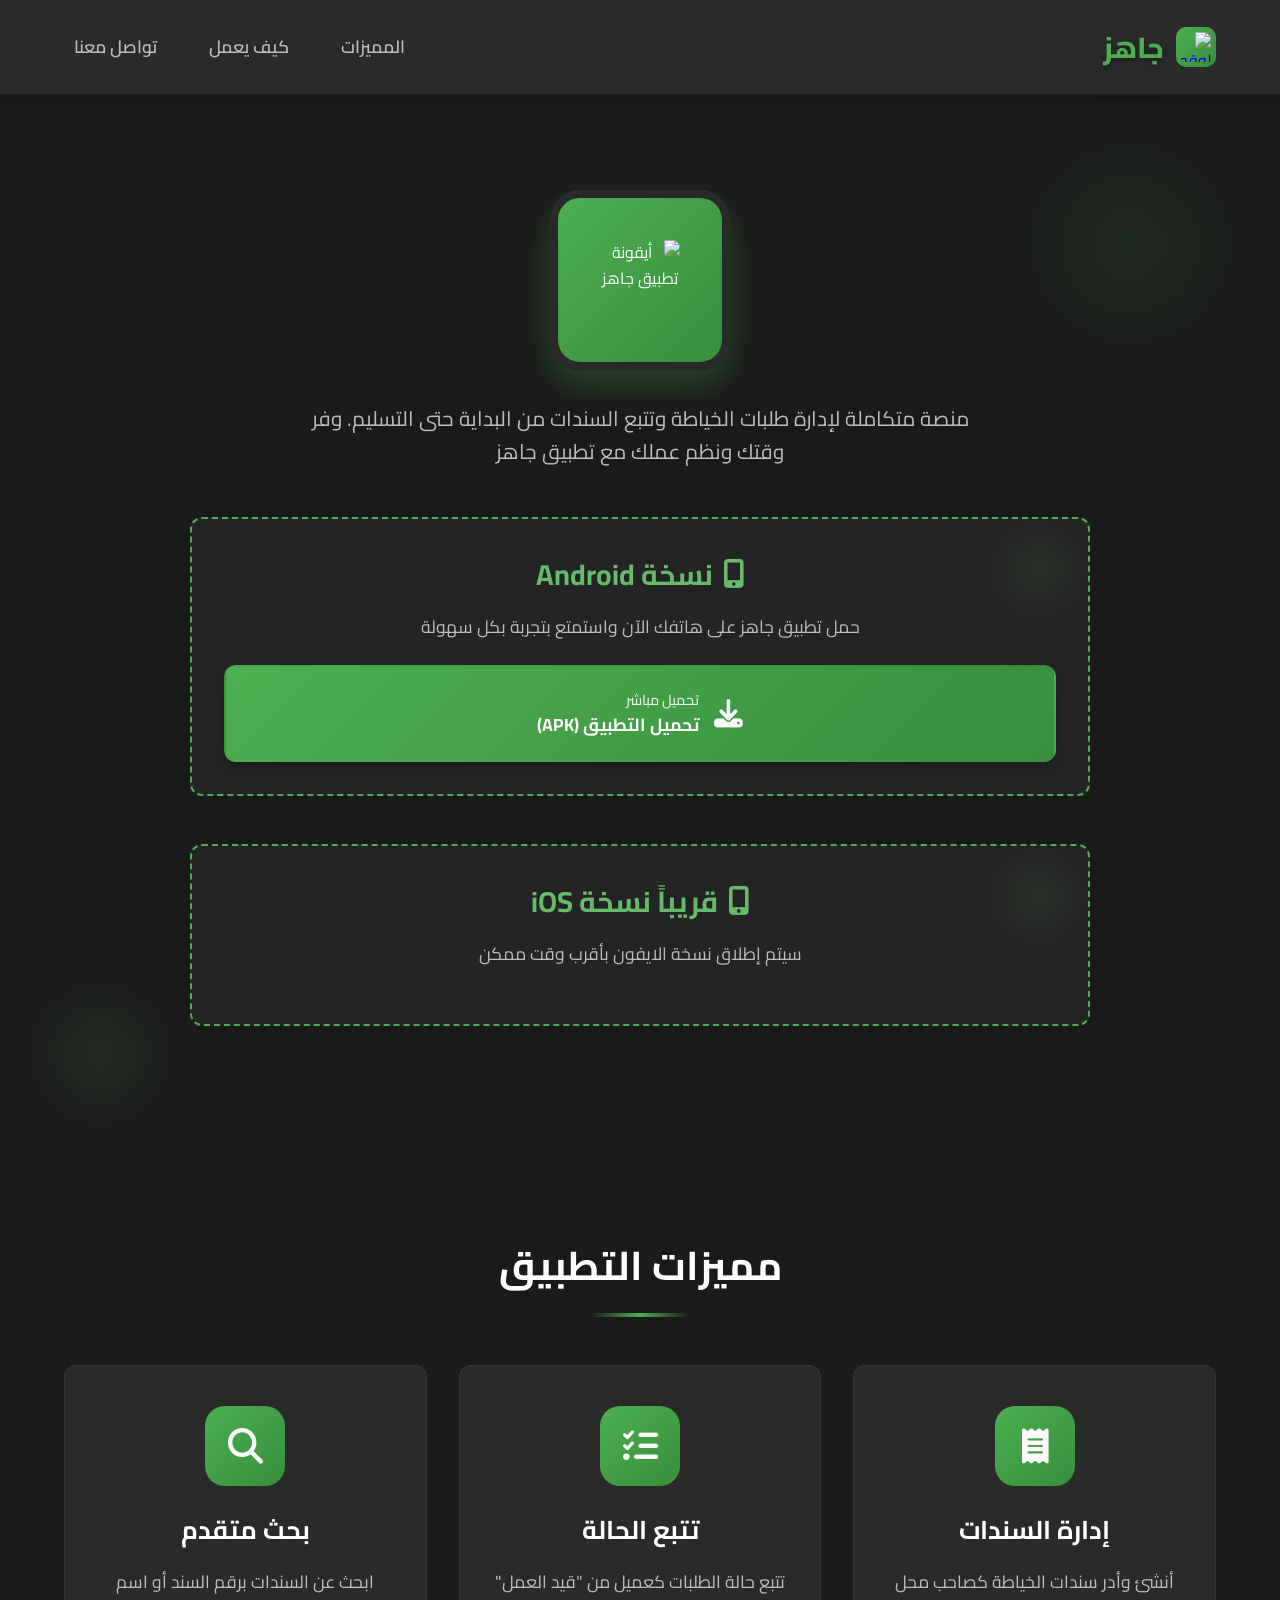
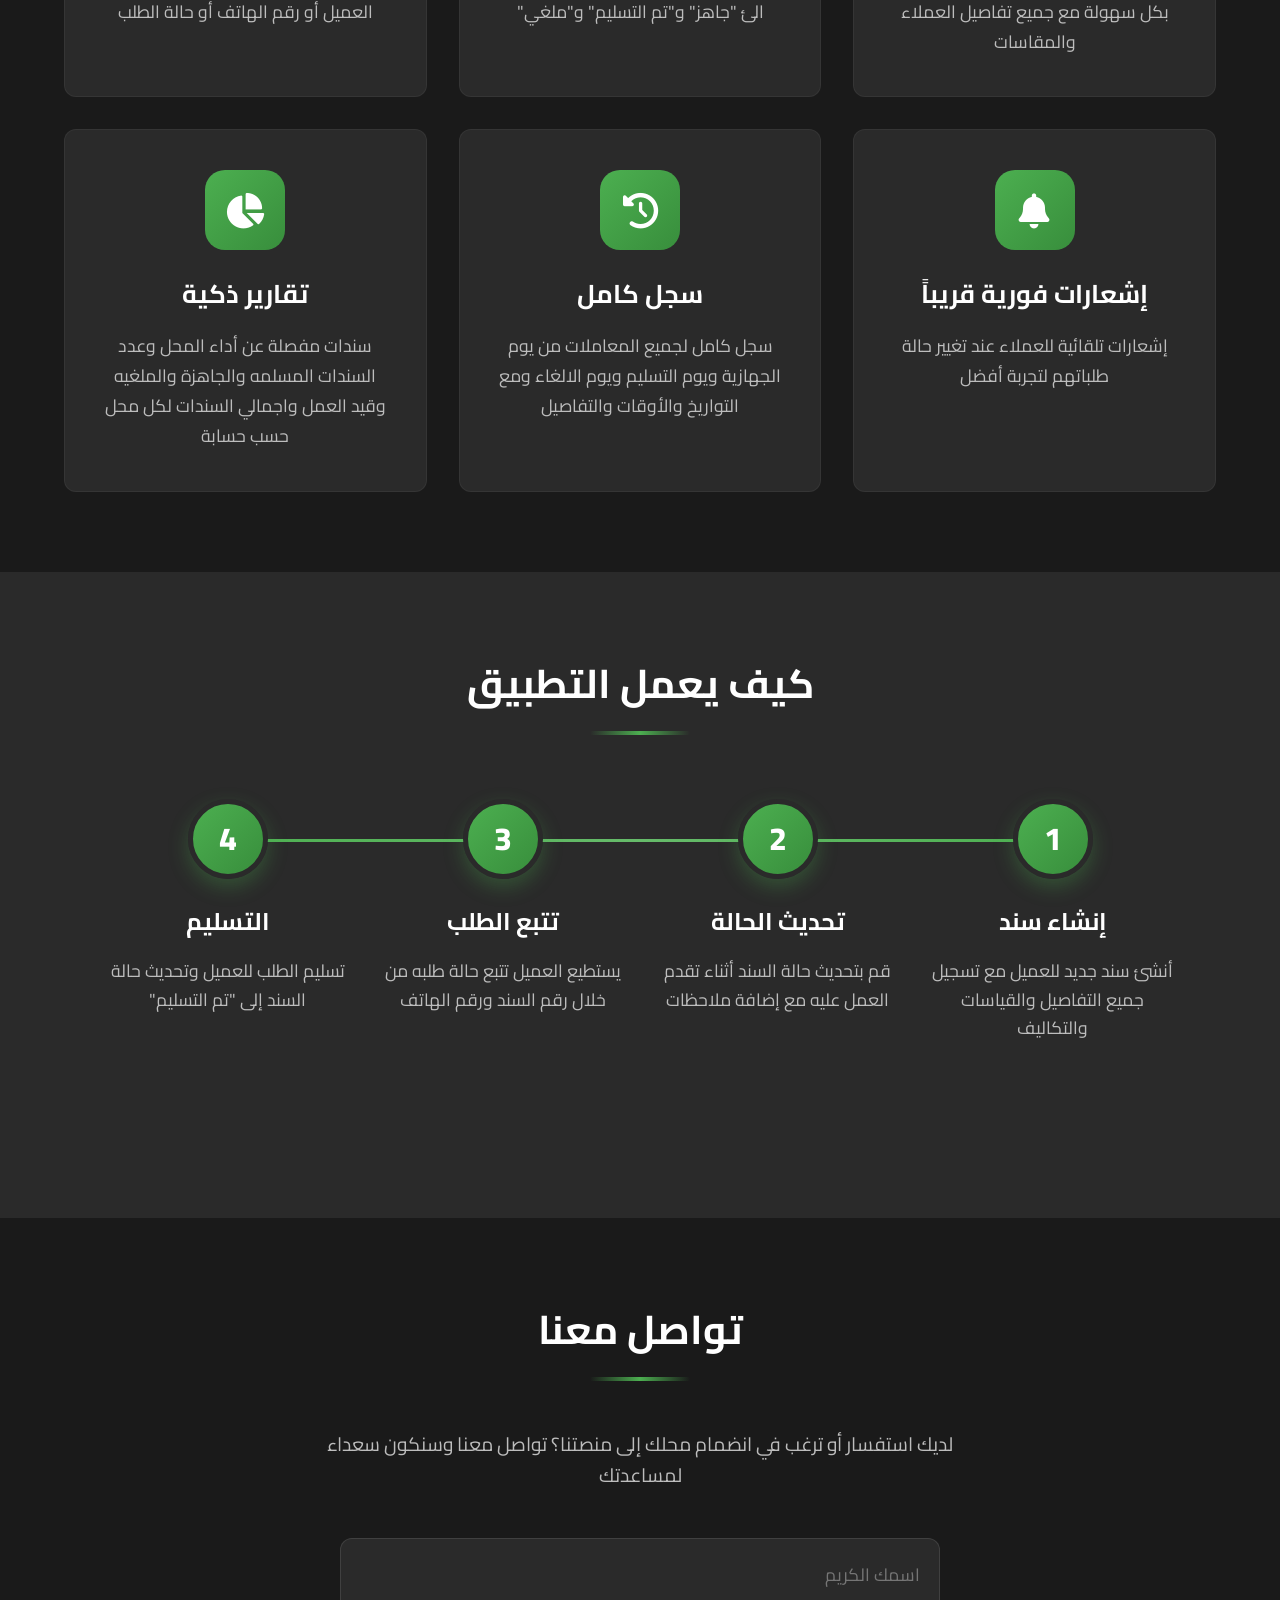
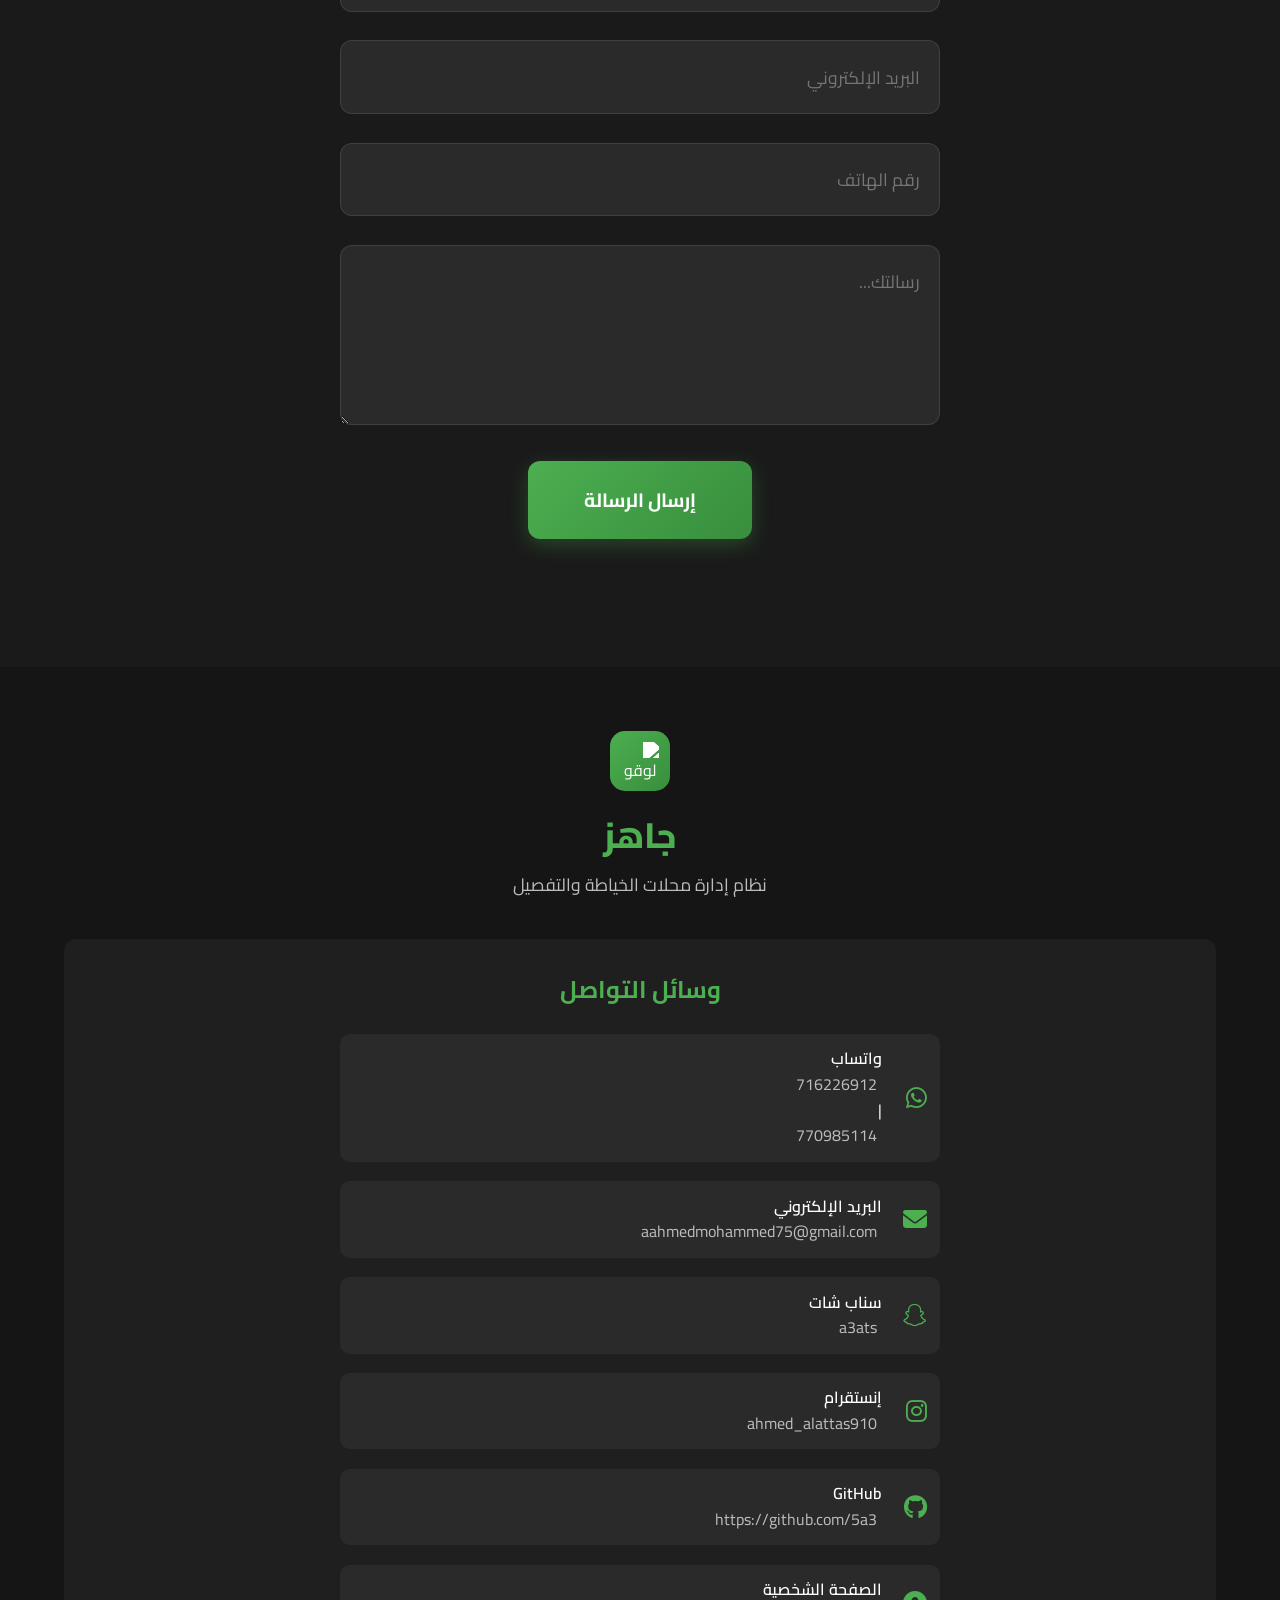
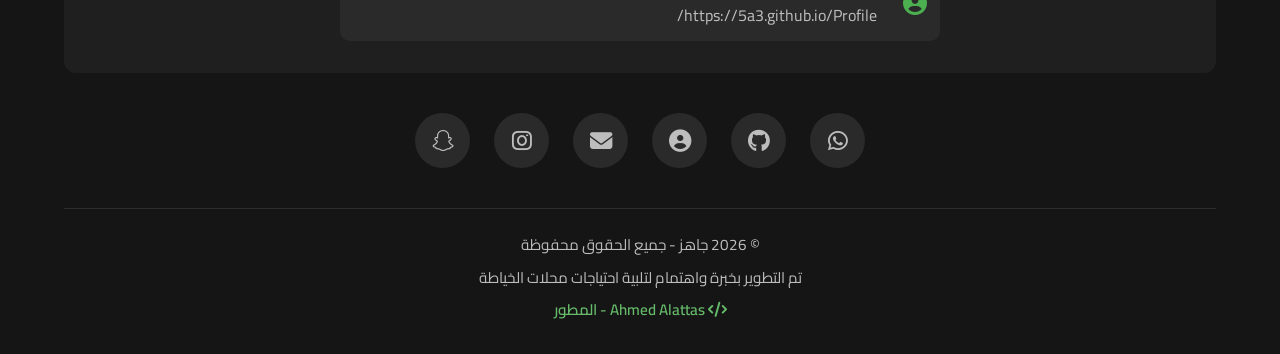
==== index.html @ 42c603d3 "edit some informarion" ====
<!DOCTYPE html>
<html lang="ar" dir="rtl">
<head>
  <!-- ==================== -->
    <!-- أساسيات -->
    <!-- ==================== -->
    <meta charset="UTF-8">
    <meta name="viewport" content="width=device-width, initial-scale=1.0, maximum-scale=5.0, user-scalable=yes">
    
    <!-- ==================== -->
    <!-- عنوان ووصف -->
    <!-- ==================== -->
    <title>جاهز - تطبيق إدارة محلات الخياطة المتكامل</title>
    <meta name="description" content="🚀 نظام جاهز لإدارة محلات الخياطة والتفصيل.تابع طلبك، تابع السندات، وحسن إنتاجيتك مع تطبيقنا الذكي. حمله الآن مجاناً!">
    
    <!-- ==================== -->
    <!-- كلمات مفتاحية -->
    <!-- ==================== -->
    <meta name="keywords" content="جاهز, تطبيق خياطة, برنامج خياطة, إدارة محلات خياطة, نظام خياطة, برنامج تفصيل, إدارة مشاغل, تطبيق إدارة, خياطة وتفصيل, محلات خياطة, برنامج محلات, نظام محلات">
    
    <!-- ==================== -->
    <!-- معلومات المطور والمؤلف -->
    <!-- ==================== -->
    <meta name="author" content="Ahmed Alattas">
    <meta name="developer" content="Ahmed Alattas">
    <meta name="designer" content="Ahmed Alattas">
    <meta name="copyright" content="© 2023 جاهز. جميع الحقوق محفوظة.">
    
    <!-- ==================== -->
    <!-- SEO الأساسي -->
    <!-- ==================== -->
    <meta name="robots" content="index, follow, max-image-preview:large, max-snippet:-1, max-video-preview:-1">
    <meta name="googlebot" content="index, follow">
    <meta name="bingbot" content="index, follow">
    <link rel="canonical" href="https://5a3.github.io">
    
    <!-- ==================== -->
    <!-- Open Graph - فيسبوك -->
    <!-- ==================== -->
    <meta property="og:title" content="جاهز - تطبيق إدارة محلات الخياطة المتكامل">
    <meta property="og:description" content="🚀 نظام جاهز لإدارة محلات الخياطة والتفصيل.تابع طلبك  تابع السندات، وحسن إنتاجيتك مع تطبيقنا الذكي.">
    <meta property="og:image" content="https://5a3.github.io/assets/logo-og.png">
    <meta property="og:image:alt" content="لوقو تطبيق جاهز لإدارة محلات الخياطة">
    <meta property="og:image:width" content="1200">
    <meta property="og:image:height" content="630">
    <meta property="og:type" content="website">
    <meta property="og:url" content="https://5a3.github.io">
    <meta property="og:site_name" content="جاهز">
    <meta property="og:locale" content="ar_SA">
    <meta property="og:locale:alternate" content="ar_AR">
    
    <!-- ==================== -->
    <!-- Twitter Cards -->
    <!-- ==================== -->
    <meta name="twitter:card" content="summary_large_image">
    <meta name="twitter:site" content="@ahmed_alattas910">
    <meta name="twitter:creator" content="@ahmed_alattas910">
    <meta name="twitter:title" content="جاهز - تطبيق إدارة محلات الخياطة المتكامل">
    <meta name="twitter:description" content="🚀 نظام جاهز لإدارة محلات الخياطة والتفصيل. تابع طلبك   تابع السندات، وحسن إنتاجيتك.">
    <meta name="twitter:image" content="https://5a3.github.io/assets/logo-twitter.png">
    <meta name="twitter:image:alt" content="تطبيق جاهز للخياطة">
    
    <!-- ==================== -->
    <!-- مواقع التواصل الأخرى -->
    <!-- ==================== -->
    <!-- WhatsApp -->
    <meta property="og:whatsapp" content="https://wa.me/967716226912">
    
    <!-- Instagram -->
    <meta property="og:instagram" content="https://instagram.com/ahmed_alattas910">
    
    <!-- ==================== -->
    <!-- الهواتف والأجهزة -->
    <!-- ==================== -->
    <!-- iOS -->
    <meta name="apple-mobile-web-app-title" content="جاهز">
    <meta name="apple-mobile-web-app-capable" content="yes">
    <meta name="apple-mobile-web-app-status-bar-style" content="black-translucent">
    <meta name="format-detection" content="telephone=yes">
    
    <!-- Android -->
    <meta name="theme-color" content="#4CAF50">
    <meta name="mobile-web-app-capable" content="yes">
    
    <!-- Microsoft -->
    <meta name="msapplication-TileColor" content="#4CAF50">
    <meta name="msapplication-TileImage" content="/assets/mstile-144x144.png">
    <meta name="msapplication-config" content="/browserconfig.xml">
    
    <!-- أيقونات الموقع -->
    <link rel="icon" href="assets/logo.png" type="image/png">
    <link rel="apple-touch-icon" href="assets/logo.png">
    
    <!-- الخطوط وأيقونات Font Awesome -->
    <link rel="preconnect" href="https://fonts.googleapis.com">
    <link rel="preconnect" href="https://fonts.gstatic.com" crossorigin>
    <link href="https://fonts.googleapis.com/css2?family=Cairo:wght@300;400;500;600;700;800&display=swap" rel="stylesheet">
    <link rel="stylesheet" href="https://cdnjs.cloudflare.com/ajax/libs/font-awesome/6.4.0/css/all.min.css">
    
    <link rel="stylesheet" href="style.css">
    <!-- Google tag (gtag.js) -->
<script async src="https://www.googletagmanager.com/gtag/js?id=G-P2GV8KPDCV"></script>
<script>
  window.dataLayer = window.dataLayer || [];
  function gtag(){dataLayer.push(arguments);}
  gtag('js', new Date());

  gtag('config', 'G-P2GV8KPDCV');
</script>
</head>
<body>
    <!-- الهيدر -->
    <header class="header">
        <nav class="nav">
            <a href="#home" class="logo">
                <div class="logo-icon">
                    <img src="assets/logo.png" alt="لوقو جاهز" class="logo-img">
                </div>
                <div class="logo-text">جاهز</div>
            </a>
            <div class="nav-links">
                <a href="#features">المميزات</a>
                <a href="#how-it-works">كيف يعمل</a>
                <a href="#contact">تواصل معنا</a>
            </div>
        </nav>
    </header>

    <!-- قسم البطل -->
    <section class="hero" id="home">
        <div class="hero-content">
            <div class="app-icon-large">
                <img src="assets/logo.png" alt="أيقونة تطبيق جاهز" class="app-logo-large">
            </div>
            <h1><span>جاهز</span> - نظام إدارة محلات الخياطة</h1>
            <p>منصة متكاملة لإدارة طلبات الخياطة وتتبع السندات من البداية حتى التسليم. وفر وقتك ونظم عملك مع تطبيق جاهز</p>

              <!-- قسم تحميل تطبيق Android -->

              <div class="android-download-section">
                <h3><i class="fas fa-mobile-alt"></i> نسخة Android</h3>
                <p>حمل تطبيق جاهز على هاتفك الآن واستمتع بتجربة بكل سهولة</p>
                <a href="https://drive.google.com/uc?export=download&id=YOUR_FILE_ID" class="download-btn android-app-btn" download>
                    <i class="fas fa-download"></i>
                    <div class="btn-text">
                        <small>تحميل مباشر</small>
                        <div>تحميل التطبيق (APK)</div>
                    </div>
                </a>
                <!-- <p class="download-note"><i class="fas fa-info-circle"></i> حجم التطبيق: ~15 ميجابايت | متوافق مع Android 6.0+</p> -->
            </div>
            
            <!-- قسم تحميل تطبيق IOS -->
            <div class="android-download-section">
                <h3><i class="fas fa-mobile-alt"></i>  قريباً نسخة iOS</h3>
                <p>سيتم إطلاق نسخة الايفون بأقرب وقت ممكن</p>
                <!-- <p>حمل تطبيق جاهز على هاتفك الآن واستمتع بتجربة بكل سهولة</p> -->
                <!-- <a href="" class="download-btn android-app-btn" download> -->
                    <!-- <i class="fas fa-download"></i>
                    <div class="btn-text">
                        <small>تحميل مباشر</small>
                        <div>سيتم إصدار نسخه ال iOS قريباً</div> -->
                    </div>
                </a>
                <!-- <p class="download-note"><i class="fas fa-info-circle"></i> حجم التطبيق: ~15 ميجابايت | متوافق مع Android 6.0+</p> -->
            </div>
          
            
            
        </div>
    </section>

    <!-- قسم المميزات -->
    <section class="features" id="features">
        <h2 class="section-title">مميزات التطبيق</h2>
        <div class="features-grid">
            <div class="feature-card">
                <div class="feature-icon">
                    <i class="fas fa-receipt"></i>
                </div>
                <h3>إدارة السندات</h3>
                <p>أنشئ وأدر سندات الخياطة كصاحب محل بكل سهولة مع جميع تفاصيل العملاء والمقاسات</p>
            </div>
            
            <div class="feature-card">
                <div class="feature-icon">
                    <i class="fas fa-tasks"></i>
                </div>
                <h3>تتبع الحالة</h3>
                <p>تتبع حالة الطلبات كعميل من "قيد العمل" الئ "جاهز" و"تم التسليم" و"ملغي"</p>
            </div>
            
            <div class="feature-card">
                <div class="feature-icon">
                    <i class="fas fa-search"></i>
                </div>
                <h3>بحث متقدم</h3>
                <p>ابحث عن السندات برقم السند أو اسم العميل أو رقم الهاتف أو حالة الطلب</p>
            </div>
            
            <div class="feature-card">
                <div class="feature-icon">
                    <i class="fas fa-bell"></i>
                </div>
                <h3>إشعارات فورية قريباً</h3>
                <p>إشعارات تلقائية للعملاء عند تغيير حالة طلباتهم لتجربة أفضل</p>
            </div>
            
            <div class="feature-card">
                <div class="feature-icon">
                    <i class="fas fa-history"></i>
                </div>
                <h3>سجل كامل</h3>
                <p>سجل  كامل لجميع المعاملات من يوم الجهازية ويوم التسليم ويوم الالغاء ومع التواريخ والأوقات والتفاصيل</p>
            </div>
            
            <div class="feature-card">
                <div class="feature-icon">
                    <i class="fas fa-chart-pie"></i>
                </div>
                <h3>تقارير ذكية</h3>
                <p>سندات مفصلة عن أداء المحل وعدد السندات المسلمه والجاهزة والملغيه وقيد العمل  واجمالي السندات لكل محل حسب حسابة  </p>
            </div>
        </div>
    </section>

    <!-- قسم كيف يعمل -->
    <section class="how-it-works" id="how-it-works">
        <h2 class="section-title">كيف يعمل التطبيق</h2>
        <div class="steps">
            <div class="step">
                <div class="step-number">1</div>
                <h3>إنشاء سند</h3>
                <p>أنشئ سند جديد للعميل مع تسجيل جميع التفاصيل والقياسات والتكاليف</p>
            </div>
            
            <div class="step">
                <div class="step-number">2</div>
                <h3>تحديث الحالة</h3>
                <p>قم بتحديث حالة السند أثناء تقدم العمل عليه مع إضافة ملاحظات</p>
            </div>
            
            <div class="step">
                <div class="step-number">3</div>
                <h3>تتبع الطلب</h3>
                <p>يستطيع العميل تتبع حالة طلبه من خلال رقم السند ورقم الهاتف</p>
            </div>
            
            <div class="step">
                <div class="step-number">4</div>
                <h3>التسليم</h3>
                <p>تسليم الطلب للعميل وتحديث حالة السند إلى "تم التسليم"</p>
            </div>
        </div>
    </section>

    <!-- قسم الاتصال -->
    <section class="contact" id="contact">
        <h2 class="section-title">تواصل معنا</h2>
        <p style="color: var(--text-secondary); max-width: 700px; margin: 0 auto 2rem; font-size: 1.2rem;">
            لديك استفسار أو ترغب في انضمام محلك إلى منصتنا؟ تواصل معنا وسنكون سعداء لمساعدتك
        </p>
        
        <!-- نموذج الاتصال مع Formspree -->
        <form class="contact-form" id="contactForm" action="https://formspree.io/f/mjkrlbga" method="POST">
            <!-- الحقول المخفية -->
            <input type="hidden" name="_subject" value="رسالة جديدة من موقع جاهز - تطبيق إدارة محلات الخياطة">
            <input type="hidden" name="_language" value="ar">
            
            <!-- حقل Honeypot للحماية من البوتات -->
            <div style="display: none;">
                <input type="text" name="_gotcha" tabindex="-1" autocomplete="off">
            </div>
            
            <div class="form-group">
                <input type="text" name="name" class="form-control" placeholder="اسمك الكريم" required>
            </div>
            
            <div class="form-group">
                <input type="email" name="email" class="form-control" placeholder="البريد الإلكتروني" required>
            </div>
            
            <div class="form-group">
                <input style="text-align: right;" type="tel" name="phone" class="form-control" placeholder="رقم الهاتف">
            </div>
            
            <div class="form-group">
                <textarea name="message" class="form-control" placeholder="رسالتك..." required></textarea>
            </div>
            
            <button type="submit" class="submit-btn">إرسال الرسالة</button>
        </form>
    </section>

    <!-- الفوتر -->
    <footer class="footer">
        <div class="footer-content">
            <div class="footer-logo">
                <div class="footer-logo-icon">
                    <img src="assets/logo.png" alt="لوقو جاهز" class="footer-logo-img">
                </div>
                <div class="footer-logo-text">جاهز</div>
                <div class="footer-logo-tagline">نظام إدارة محلات الخياطة والتفصيل</div>
            </div>
            
            <!-- معلومات الاتصال -->
            <div class="contact-info">
                <h3>وسائل التواصل</h3>
                <div class="contact-items">
                    <div class="contact-item">
                        <i class="fab fa-whatsapp"></i>
                        <div class="contact-text">
                            <span>واتساب</span>
                            <a href="https://wa.me/967716226912" target="_blank">716226912</a> | 
                            <a href="https://wa.me/967770985114" target="_blank">770985114</a>
                        </div>
                    </div>
                    <div class="contact-item">
                        <i class="fas fa-envelope"></i>
                        <div class="contact-text">
                            <span>البريد الإلكتروني</span>
                            <a href="mailto:aahmedmohammed75@gmail.com">aahmedmohammed75@gmail.com</a>
                        </div>
                    </div>
                    <div class="contact-item">
                        <i class="fab fa-snapchat"></i>
                        <div class="contact-text">
                            <span>سناب شات</span>
                            <a href="https://snapchat.com/add/a3ats" target="_blank">a3ats</a>
                        </div>
                    </div>
                    <div class="contact-item">
                        <i class="fab fa-instagram"></i>
                        <div class="contact-text">
                            <span>إنستقرام</span>
                            <a href="https://instagram.com/ahmed_alattas910" target="_blank">ahmed_alattas910</a>
                        </div>
                    </div>
                    <div class="contact-item">
                        <i class="fab fa-github"></i>
                        <div class="contact-text">
                            <span>GitHub</span>
                            <a href="https://github.com/5a3" target="_blank">https://github.com/5a3</a>
                        </div>
                    </div>
                    <div class="contact-item">
                        <i class="fas fa-user-circle"></i>
                        <div class="contact-text">
                            <span>الصفحة الشخصية</span>
                            <a href="https://5a3.github.io/Profile/" target="_blank">https://5a3.github.io/Profile/</a>
                        </div>
                    </div>
                </div>
            </div>
            
            <!-- روابط التواصل الاجتماعي -->
            <div class="social-links">
                <a href="https://wa.me/967716226912" class="social-link" target="_blank" title="واتساب">
                    <i class="fab fa-whatsapp"></i>
                </a>
                <a href="https://github.com/5a3" class="social-link" target="_blank" title="GitHub">
                    <i class="fab fa-github"></i>
                </a>
                <a href="https://5a3.github.io/Profile/" class="social-link" target="_blank" title="الصفحة الشخصية">
                    <i class="fas fa-user-circle"></i>
                </a>
                <a href="mailto:aahmedmohammed75@gmail.com" class="social-link" title="البريد الإلكتروني">
                    <i class="fas fa-envelope"></i>
                </a>
                <a href="https://instagram.com/ahmed_alattas910" class="social-link" target="_blank" title="إنستقرام">
                    <i class="fab fa-instagram"></i>
                </a>
                <a href="https://snapchat.com/add/a3ats" class="social-link" target="_blank" title="سناب شات">
                    <i class="fab fa-snapchat"></i>
                </a>
            </div>
            
            <div class="copyright">
                <p>© <span id="currentYear">2023</span> جاهز - جميع الحقوق محفوظة</p>
                <p style="margin-top: 0.5rem;">تم التطوير بخبرة واهتمام لتلبية احتياجات محلات الخياطة</p>
                <p style="margin-top: 0.5rem;">
                    <a href="https://5a3.github.io/Profile/" target="_blank" style="color: var(--primary-light); text-decoration: none; font-weight: 600;">
                        <i class="fas fa-code"></i> Ahmed Alattas - المطور
                    </a>
                </p>
            </div>
        </div>
    </footer>

    <!-- زر العودة للأعلى -->
    <a href="#home" class="scroll-top" id="scrollTop">
        <i class="fas fa-arrow-up"></i>
    </a>

    <!-- ملف JavaScript -->
    <script src="script.js"></script>
</body>
</html>
---- style.css ----
* {
    margin: 0;
    padding: 0;
    box-sizing: border-box;
}
/* ==================== */
/* أنماط اللوقو الجديدة */
/* ==================== */

/* تنسيق صورة اللوقو في الهيدر */
.logo-icon {
    width: 40px;
    height: 40px;
    border-radius: 10px;
    display: flex;
    align-items: center;
    justify-content: center;
    overflow: hidden;
    animation: logoSpin 8s infinite linear;
    background: var(--surface-color);
}

.logo-img {
    width: 100%;
    height: 100%;
    object-fit: contain;
    padding: 5px;
    transition: transform 0.3s ease;
}

.logo:hover .logo-img {
    transform: scale(1.1);
}

/* تنسيق صورة اللوقو الكبيرة في قسم البطل */
.app-icon-large {
    position: relative;
    overflow: hidden;
}

.app-logo-large {
    width: 100px;
    height: 100px;
    object-fit: contain;
    z-index: 2;
    position: relative;
    transition: transform 0.3s ease;
    padding: 10px;
}

.app-icon-large:hover .app-logo-large {
    transform: scale(1.1) rotate(5deg);
}

/* إضافة تأثير خلفية متدرجة خلف اللوقو */
.app-icon-large::before {
    content: '';
    position: absolute;
    top: 0;
    right: 0;
    width: 100%;
    height: 100%;
    background: linear-gradient(135deg, var(--primary-color), var(--primary-dark));
    border-radius: 30px;
}

/* تنسيق صورة اللوقو في الفوتر */
.footer-logo-icon {
    width: 60px;
    height: 60px;
    background: linear-gradient(135deg, var(--primary-color), var(--primary-dark));
    border-radius: 15px;
    display: flex;
    align-items: center;
    justify-content: center;
    margin-bottom: 1rem;
    overflow: hidden;
}

.footer-logo-img {
    width: 80%;
    height: 80%;
    object-fit: contain;
    padding: 5px;
    filter: brightness(0) invert(1); /* يجعل اللوقو أبيض */
}

/* استبدال الأيقونات القديمة بالصور في المميزات */
.feature-icon i {
    display: block;
    /* يمكنك إضافة صورة بدل الأيقونة إذا أردت */
}

/* ==================== */
/* تحسينات للأيقونات */
/* ==================== */

/* إضافة تأثير hover للصور */
.social-link img,
.download-btn img {
    transition: all 0.3s ease;
}

.social-link:hover img {
    transform: scale(1.2);
}

/* تحسين حجم الصور في الأزرار */
.download-btn img {
    width: 30px;
    height: 30px;
    object-fit: contain;
}

/* ==================== */
/* تعديلات للاستجابة */
/* ==================== */

@media (max-width: 768px) {
    .logo-img {
        padding: 3px;
    }
    
    .app-logo-large {
        width: 80px;
        height: 80px;
    }
    
    .footer-logo-img {
        width: 70%;
        height: 70%;
    }
}

@media (max-width: 480px) {
    .logo-icon {
        width: 35px;
        height: 35px;
    }
    
    .app-logo-large {
        width: 70px;
        height: 70px;
    }
}

/* ==================== */
/* fallback إذا فشل تحميل الصورة */
/* ==================== */

/* إضافة أيقونة بديلة إذا لم تظهر الصورة */
.logo-icon:has(img[src=""])::after,
.logo-icon:not(:has(img))::after,
.app-icon-large:has(img[src=""])::after,
.app-icon-large:not(:has(img))::after,
.footer-logo-icon:has(img[src=""])::after,
.footer-logo-icon:not(:has(img))::after {
    content: '\f0c4'; /* أيقونة scissors من Font Awesome */
    font-family: 'Font Awesome 6 Free';
    font-weight: 900;
    font-size: 1.5rem;
    color: white;
    position: absolute;
}

.logo-icon::after {
    font-size: 1.2rem;
}

.app-icon-large::after {
    font-size: 4rem;
}

.footer-logo-icon::after {
    font-size: 2rem;
}
:root {
    --primary-color: #4CAF50; /* نفس لون التطبيق */
    --primary-light: #66BB6A;
    --primary-dark: #388E3C;
    --accent-color: #FFC107;
    --dark-bg: #1A1A1A; /* الخلفية الداكنة */
    --surface-color: #2A2A2A; /* سطح الكروت */
    --text-primary: #FFFFFF;
    --text-secondary: #BDBDBD;
    --success-color: #4CAF50;
    --warning-color: #FF9800;
    --error-color: #F44336;
    --border-radius: 12px;
}

body {
    font-family: 'Cairo', sans-serif;
    background-color: var(--dark-bg);
    color: var(--text-primary);
    line-height: 1.6;
    overflow-x: hidden;
}

/* الهيدر */
.header {
    background-color: var(--surface-color);
    padding: 1.5rem 5%;
    box-shadow: 0 4px 12px rgba(0, 0, 0, 0.2);
    position: sticky;
    top: 0;
    z-index: 100;
}

.nav {
    display: flex;
    justify-content: space-between;
    align-items: center;
}

.logo {
    display: flex;
    align-items: center;
    gap: 12px;
    text-decoration: none;
}

.logo-icon {
    width: 40px;
    height: 40px;
    background: linear-gradient(135deg, var(--primary-color), var(--primary-dark));
    border-radius: 10px;
    display: flex;
    align-items: center;
    justify-content: center;
    animation: logoSpin 8s infinite linear;
}

@keyframes logoSpin {
    0% { transform: rotate(0deg); }
    100% { transform: rotate(360deg); }
}

.logo-icon i {
    font-size: 1.5rem;
    color: white;
}

.logo-text {
    font-size: 1.8rem;
    font-weight: 800;
    color: var(--primary-color);
    text-shadow: 0 2px 4px rgba(0, 0, 0, 0.3);
}

.nav-links {
    display: flex;
    gap: 2rem;
}

.nav-links a {
    color: var(--text-secondary);
    text-decoration: none;
    font-weight: 600;
    font-size: 1.1rem;
    transition: all 0.3s ease;
    padding: 5px 10px;
    border-radius: 8px;
    position: relative;
}

.nav-links a:hover {
    color: var(--primary-color);
}

.nav-links a::after {
    content: '';
    position: absolute;
    bottom: -5px;
    right: 0;
    width: 0;
    height: 2px;
    background-color: var(--primary-color);
    transition: width 0.3s ease;
}

.nav-links a:hover::after {
    width: 100%;
}

/* قسم البطل */
.hero {
    padding: 6rem 5% 5rem;
    text-align: center;
    background: linear-gradient(rgba(26, 26, 26, 0.95), rgba(26, 26, 26, 0.98));
    position: relative;
    overflow: hidden;
}

.hero::before {
    content: '';
    position: absolute;
    top: 0;
    right: 0;
    width: 300px;
    height: 300px;
    background: radial-gradient(circle, var(--primary-color) 0%, transparent 70%);
    opacity: 0.1;
    border-radius: 50%;
}

.hero::after {
    content: '';
    position: absolute;
    bottom: 0;
    left: 0;
    width: 200px;
    height: 200px;
    background: radial-gradient(circle, var(--primary-light) 0%, transparent 70%);
    opacity: 0.1;
    border-radius: 50%;
}

.hero-content {
    max-width: 900px;
    margin: 0 auto;
    position: relative;
    z-index: 1;
}

.app-icon-large {
    width: 180px;
    height: 180px;
    background: linear-gradient(135deg, var(--primary-color), var(--primary-dark));
    border-radius: 30px;
    display: flex;
    align-items: center;
    justify-content: center;
    margin: 0 auto 2rem;
    box-shadow: 0 15px 35px rgba(76, 175, 80, 0.3);
    border: 8px solid var(--surface-color);
    position: relative;
    overflow: hidden;
    animation: float 6s ease-in-out infinite, pulse 2s ease-in-out infinite;
}

@keyframes float {
    0%, 100% { transform: translateY(0); }
    50% { transform: translateY(-15px); }
}

@keyframes pulse {
    0%, 100% { box-shadow: 0 15px 35px rgba(76, 175, 80, 0.3); }
    50% { box-shadow: 0 20px 40px rgba(76, 175, 80, 0.5); }
}

.app-icon-large i {
    font-size: 6rem;
    color: white;
    animation: iconBounce 3s infinite;
}

@keyframes iconBounce {
    0%, 100% { transform: scale(1); }
    50% { transform: scale(1.1); }
}

.hero h1 {
    font-size: 3.2rem;
    margin-bottom: 1.5rem;
    color: var(--text-primary);
    line-height: 1.2;
    text-shadow: 0 2px 10px rgba(0, 0, 0, 0.5);
}

.hero h1 span {
    color: var(--primary-color);
    position: relative;
}

.hero h1 span::after {
    content: '';
    position: absolute;
    bottom: 5px;
    right: 0;
    width: 100%;
    height: 3px;
    background: linear-gradient(to right, transparent, var(--primary-color), transparent);
}

.hero p {
    font-size: 1.3rem;
    color: var(--text-secondary);
    margin-bottom: 2.5rem;
    max-width: 700px;
    margin-left: auto;
    margin-right: auto;
}

/* قسم تحميل تطبيق Android */
.android-download-section {
    background: rgba(42, 42, 42, 0.7);
    border-radius: var(--border-radius);
    padding: 2rem;
    margin: 3rem 0;
    border: 2px dashed var(--primary-color);
    position: relative;
    overflow: hidden;
}

.android-download-section::before {
    content: '';
    position: absolute;
    top: 0;
    right: 0;
    width: 100px;
    height: 100px;
    background: radial-gradient(circle, var(--primary-color) 0%, transparent 70%);
    opacity: 0.1;
    border-radius: 50%;
}

.android-download-section h3 {
    font-size: 1.8rem;
    color: var(--primary-light);
    margin-bottom: 1rem;
    display: flex;
    align-items: center;
    justify-content: center;
    gap: 10px;
}

.android-download-section p {
    color: var(--text-secondary);
    margin-bottom: 1.5rem;
    font-size: 1.1rem;
}

.android-app-btn {
    display: flex;
    align-items: center;
    gap: 15px;
    padding: 1.3rem 2.5rem;
    border-radius: var(--border-radius);
    text-decoration: none;
    font-weight: 700;
    font-size: 1.2rem;
    transition: all 0.3s ease;
    box-shadow: 0 6px 20px rgba(0, 0, 0, 0.25);
    border: 2px solid transparent;
    min-width: 280px;
    justify-content: center;
    margin: 0 auto;
    background: linear-gradient(135deg, var(--primary-color), var(--primary-dark));
    color: white;
    animation: pulse 2s infinite;
}

.android-app-btn:hover {
    transform: translateY(-8px) scale(1.05);
    box-shadow: 0 15px 30px rgba(76, 175, 80, 0.5);
}

.download-note {
    font-size: 0.95rem;
    color: var(--text-secondary);
    margin-top: 1rem;
    display: flex;
    align-items: center;
    justify-content: center;
    gap: 8px;
    opacity: 0.8;
}

/* أزرار التحميل */
.download-buttons {
    display: flex;
    gap: 1.5rem;
    justify-content: center;
    margin-top: 3rem;
    flex-wrap: wrap;
}

.download-btn {
    display: flex;
    align-items: center;
    gap: 15px;
    padding: 1.3rem 2.5rem;
    border-radius: var(--border-radius);
    text-decoration: none;
    font-weight: 700;
    font-size: 1.1rem;
    transition: all 0.3s ease;
    box-shadow: 0 6px 20px rgba(0, 0, 0, 0.25);
    border: 2px solid transparent;
    min-width: 250px;
    justify-content: center;
}

.android-btn {
    background: linear-gradient(135deg, var(--primary-color), var(--primary-dark));
    color: white;
}

.ios-btn {
    background: linear-gradient(135deg, var(--surface-color), #3A3A3A);
    color: white;
    border-color: var(--primary-color);
}

.web-btn {
    background: transparent;
    color: var(--primary-color);
    border-color: var(--primary-color);
}

.download-btn:hover {
    transform: translateY(-8px);
    box-shadow: 0 15px 30px rgba(76, 175, 80, 0.4);
}

.ios-btn:hover {
    background: linear-gradient(135deg, var(--primary-color), var(--primary-dark));
}

.web-btn:hover {
    background: var(--primary-color);
    color: white;
}

.download-btn i {
    font-size: 1.8rem;
}

.btn-text {
    display: flex;
    flex-direction: column;
    align-items: flex-start;
}

.btn-text small {
    font-size: 0.9rem;
    opacity: 0.9;
    font-weight: 500;
}

/* قسم المميزات */
.features {
    padding: 5rem 5%;
    background-color: var(--dark-bg);
}

.section-title {
    text-align: center;
    font-size: 2.5rem;
    margin-bottom: 3rem;
    color: var(--text-primary);
    position: relative;
}

.section-title::after {
    content: '';
    display: block;
    width: 100px;
    height: 4px;
    background: linear-gradient(to right, transparent, var(--primary-color), transparent);
    margin: 15px auto;
    border-radius: 2px;
}

.features-grid {
    display: grid;
    grid-template-columns: repeat(auto-fit, minmax(320px, 1fr));
    gap: 2rem;
    max-width: 1200px;
    margin: 0 auto;
}

.feature-card {
    background: var(--surface-color);
    border-radius: var(--border-radius);
    padding: 2.5rem 2rem;
    text-align: center;
    transition: all 0.4s ease;
    border: 1px solid rgba(255, 255, 255, 0.05);
    position: relative;
    overflow: hidden;
}

.feature-card::before {
    content: '';
    position: absolute;
    top: 0;
    right: 0;
    width: 100%;
    height: 4px;
    background: linear-gradient(to right, var(--primary-color), var(--primary-light));
    transform: translateX(-100%);
    transition: transform 0.5s ease;
}

.feature-card:hover::before {
    transform: translateX(0);
}

.feature-card:hover {
    transform: translateY(-12px);
    box-shadow: 0 20px 40px rgba(0, 0, 0, 0.3);
    border-color: var(--primary-color);
}

.feature-icon {
    width: 80px;
    height: 80px;
    background: linear-gradient(135deg, var(--primary-color), var(--primary-dark));
    border-radius: 20px;
    display: flex;
    align-items: center;
    justify-content: center;
    margin: 0 auto 1.5rem;
    font-size: 2.2rem;
    color: white;
    transition: all 0.3s ease;
}

.feature-card:hover .feature-icon {
    transform: rotateY(360deg);
    border-radius: 50%;
}

.feature-card h3 {
    font-size: 1.6rem;
    margin-bottom: 1rem;
    color: var(--text-primary);
}

.feature-card p {
    color: var(--text-secondary);
    font-size: 1.1rem;
    line-height: 1.7;
}

/* قسم كيف يعمل */
.how-it-works {
    padding: 5rem 5%;
    background-color: var(--surface-color);
    position: relative;
}

.steps {
    display: flex;
    justify-content: space-between;
    max-width: 1100px;
    margin: 4rem auto;
    position: relative;
    flex-wrap: wrap;
}

.steps::before {
    content: '';
    position: absolute;
    top: 40px;
    left: 10%;
    right: 10%;
    height: 3px;
    background: linear-gradient(to right, var(--primary-color) 0%, var(--primary-light) 50%, var(--primary-color) 100%);
    z-index: 1;
    animation: lineFlow 3s infinite linear;
}

@keyframes lineFlow {
    0% { background-position: 0% 50%; }
    100% { background-position: 200% 50%; }
}

.step {
    flex: 1;
    text-align: center;
    position: relative;
    z-index: 2;
    padding: 0 1rem;
    min-width: 250px;
    margin-bottom: 2rem;
}

.step-number {
    width: 80px;
    height: 80px;
    background: linear-gradient(135deg, var(--primary-color), var(--primary-dark));
    border-radius: 50%;
    display: flex;
    align-items: center;
    justify-content: center;
    margin: 0 auto 1.5rem;
    font-size: 2rem;
    font-weight: 800;
    color: white;
    border: 5px solid var(--surface-color);
    box-shadow: 0 8px 20px rgba(76, 175, 80, 0.3);
    transition: all 0.3s ease;
}

.step:hover .step-number {
    transform: scale(1.1);
    box-shadow: 0 12px 25px rgba(76, 175, 80, 0.5);
}

.step h3 {
    font-size: 1.5rem;
    margin-bottom: 1rem;
    color: var(--text-primary);
}

.step p {
    color: var(--text-secondary);
    font-size: 1.1rem;
    line-height: 1.6;
}

/* قسم الاتصال */
.contact {
    padding: 5rem 5%;
    background-color: var(--dark-bg);
    text-align: center;
}

.contact-form {
    max-width: 600px;
    margin: 3rem auto;
}

.form-group {
    margin-bottom: 1.8rem;
    text-align: right;
}

.form-control {
    width: 100%;
    padding: 1.2rem;
    background: var(--surface-color);
    border: 1px solid rgba(255, 255, 255, 0.1);
    border-radius: var(--border-radius);
    color: var(--text-primary);
    font-size: 1.1rem;
    font-family: 'Cairo', sans-serif;
    transition: all 0.3s ease;
}

.form-control:focus {
    outline: none;
    border-color: var(--primary-color);
    box-shadow: 0 0 0 3px rgba(76, 175, 80, 0.2);
}

textarea.form-control {
    min-height: 180px;
    resize: vertical;
}

.submit-btn {
    background: linear-gradient(135deg, var(--primary-color), var(--primary-dark));
    color: white;
    border: none;
    padding: 1.3rem 3.5rem;
    font-size: 1.2rem;
    font-weight: 700;
    border-radius: var(--border-radius);
    cursor: pointer;
    transition: all 0.3s ease;
    font-family: 'Cairo', sans-serif;
    box-shadow: 0 6px 20px rgba(76, 175, 80, 0.3);
}

.submit-btn:hover {
    transform: translateY(-3px);
    box-shadow: 0 10px 25px rgba(76, 175, 80, 0.4);
}

/* تحسينات نموذج الاتصال */
.submit-btn:disabled {
    opacity: 0.7;
    cursor: not-allowed;
}

.submit-btn i.fa-spinner {
    margin-right: 8px;
}

/* أنماط الإشعارات */
.custom-notification {
    position: fixed;
    top: 100px;
    right: 20px;
    background: var(--surface-color);
    border-radius: var(--border-radius);
    padding: 1.2rem 1.5rem;
    box-shadow: 0 10px 30px rgba(0, 0, 0, 0.3);
    z-index: 1000;
    transform: translateX(400px);
    transition: transform 0.3s ease;
    max-width: 400px;
    border-right: 4px solid;
}

.custom-notification.show {
    transform: translateX(0);
}

.custom-notification.success {
    border-right-color: var(--success-color);
    background: linear-gradient(90deg, rgba(76, 175, 80, 0.1), var(--surface-color));
}

.custom-notification.error {
    border-right-color: var(--error-color);
    background: linear-gradient(90deg, rgba(244, 67, 54, 0.1), var(--surface-color));
}

.custom-notification .notification-content {
    display: flex;
    align-items: center;
    gap: 12px;
    color: var(--text-primary);
}

.custom-notification .notification-content i {
    font-size: 1.5rem;
}

.custom-notification.success .notification-content i {
    color: var(--success-color);
}

.custom-notification.error .notification-content i {
    color: var(--error-color);
}

.custom-notification .notification-content span {
    flex: 1;
    font-size: 1.1rem;
    font-weight: 500;
}

.custom-notification .notification-close {
    background: none;
    border: none;
    color: var(--text-secondary);
    cursor: pointer;
    font-size: 1.2rem;
    padding: 0;
    transition: color 0.3s ease;
    display: flex;
    align-items: center;
    justify-content: center;
}

.custom-notification .notification-close:hover {
    color: var(--primary-color);
}

/* الفوتر */
.footer {
    background-color: #151515;
    padding: 4rem 5% 2rem;
    text-align: center;
}

.footer-content {
    max-width: 1200px;
    margin: 0 auto;
}

.footer-logo {
    display: flex;
    flex-direction: column;
    align-items: center;
    margin-bottom: 2rem;
}

.footer-logo-icon {
    width: 60px;
    height: 60px;
    background: linear-gradient(135deg, var(--primary-color), var(--primary-dark));
    border-radius: 15px;
    display: flex;
    align-items: center;
    justify-content: center;
    margin-bottom: 1rem;
}

.footer-logo-icon i {
    font-size: 2rem;
    color: white;
}

.footer-logo-text {
    font-size: 2.2rem;
    font-weight: 800;
    color: var(--primary-color);
}

.footer-logo-tagline {
    color: var(--text-secondary);
    margin-top: 0.5rem;
    font-size: 1.1rem;
}

/* معلومات الاتصال في الفوتر */
.contact-info {
    margin: 2.5rem 0;
    padding: 2rem;
    background: rgba(42, 42, 42, 0.5);
    border-radius: var(--border-radius);
    text-align: right;
}

.contact-info h3 {
    color: var(--primary-color);
    margin-bottom: 1.5rem;
    font-size: 1.5rem;
    text-align: center;
}

.contact-items {
    display: flex;
    flex-direction: column;
    gap: 1.2rem;
    max-width: 600px;
    margin: 0 auto;
}

.contact-item {
    display: flex;
    align-items: center;
    gap: 15px;
    padding: 0.8rem;
    border-radius: 10px;
    background: rgba(255, 255, 255, 0.05);
    transition: all 0.3s ease;
}

.contact-item:hover {
    background: rgba(76, 175, 80, 0.1);
    transform: translateX(-5px);
}

.contact-item i {
    font-size: 1.5rem;
    color: var(--primary-color);
    min-width: 30px;
}

.contact-text {
    display: flex;
    flex-direction: column;
    align-items: flex-start;
}

.contact-text span {
    font-weight: 600;
    color: var(--text-primary);
    font-size: 1rem;
}

.contact-text a {
    color: var(--text-secondary);
    text-decoration: none;
    transition: color 0.3s ease;
    margin: 0 5px;
}

.contact-text a:hover {
    color: var(--primary-color);
    text-decoration: underline;
}

.social-links {
    display: flex;
    justify-content: center;
    gap: 1.5rem;
    margin: 2.5rem 0;
    flex-wrap: wrap;
}

.social-link {
    width: 55px;
    height: 55px;
    background: var(--surface-color);
    border-radius: 50%;
    display: flex;
    align-items: center;
    justify-content: center;
    color: var(--text-secondary);
    text-decoration: none;
    font-size: 1.4rem;
    transition: all 0.3s ease;
    position: relative;
    overflow: hidden;
}

.social-link::before {
    content: '';
    position: absolute;
    top: 0;
    right: 0;
    width: 100%;
    height: 100%;
    background: linear-gradient(135deg, var(--primary-color), var(--primary-dark));
    opacity: 0;
    transition: opacity 0.3s ease;
}

.social-link:hover::before {
    opacity: 1;
}

.social-link i {
    position: relative;
    z-index: 1;
}

.social-link:hover {
    transform: translateY(-5px) rotate(10deg);
    color: white;
}

.copyright {
    color: var(--text-secondary);
    margin-top: 2.5rem;
    padding-top: 1.5rem;
    border-top: 1px solid rgba(255, 255, 255, 0.1);
    font-size: 0.95rem;
}

.copyright a {
    color: var(--primary-light);
    text-decoration: none;
    transition: color 0.3s ease;
    font-weight: 600;
}

.copyright a:hover {
    color: var(--primary-color);
    text-decoration: underline;
}

/* زر العودة للأعلى */
.scroll-top {
    position: fixed;
    bottom: 30px;
    right: 30px;
    width: 55px;
    height: 55px;
    background: linear-gradient(135deg, var(--primary-color), var(--primary-dark));
    border-radius: 50%;
    display: flex;
    align-items: center;
    justify-content: center;
    color: white;
    text-decoration: none;
    font-size: 1.5rem;
    box-shadow: 0 6px 20px rgba(76, 175, 80, 0.4);
    z-index: 99;
    opacity: 0;
    visibility: hidden;
    transition: all 0.3s ease;
    transform: translateY(20px);
}

.scroll-top.visible {
    opacity: 1;
    visibility: visible;
    transform: translateY(0);
}

.scroll-top:hover {
    transform: translateY(-5px) scale(1.1);
    box-shadow: 0 10px 25px rgba(76, 175, 80, 0.6);
}

/* التجاوب */
@media (max-width: 992px) {
    .hero h1 {
        font-size: 2.7rem;
    }
    
    .download-btn {
        min-width: 220px;
    }
    
    .android-app-btn {
        min-width: 250px;
    }
    
    .steps::before {
        display: none;
    }
    
    .step {
        margin-bottom: 3rem;
    }
    
    .contact-items {
        max-width: 500px;
    }
    
    .custom-notification {
        max-width: 350px;
    }
}

@media (max-width: 768px) {
    .nav-links {
        display: none;
    }
    
    .hero {
        padding: 4rem 5% 3rem;
    }
    
    .hero h1 {
        font-size: 2.2rem;
    }
    
    .hero p {
        font-size: 1.1rem;
    }
    
    .app-icon-large {
        width: 140px;
        height: 140px;
    }
    
    .app-icon-large i {
        font-size: 4.5rem;
    }
    
    .android-download-section {
        padding: 1.5rem;
    }
    
    .android-download-section h3 {
        font-size: 1.5rem;
    }
    
    .download-buttons {
        flex-direction: column;
        align-items: center;
    }
    
    .download-btn {
        width: 100%;
        max-width: 300px;
    }
    
    .android-app-btn {
        width: 100%;
        max-width: 300px;
    }
    
    .section-title {
        font-size: 2rem;
    }
    
    .contact-item {
        flex-direction: column;
        text-align: center;
        gap: 10px;
    }
    
    .contact-text {
        align-items: center;
    }
    
    .social-links {
        flex-wrap: wrap;
    }
    
    .custom-notification {
        top: 80px;
        right: 10px;
        left: 10px;
        max-width: none;
        transform: translateY(-100px);
    }
    
    .custom-notification.show {
        transform: translateY(0);
    }
}

@media (max-width: 480px) {
    .hero h1 {
        font-size: 1.8rem;
    }
    
    .hero p {
        font-size: 1rem;
    }
    
    .app-icon-large {
        width: 120px;
        height: 120px;
    }
    
    .app-icon-large i {
        font-size: 3.5rem;
    }
    
    .android-download-section h3 {
        font-size: 1.3rem;
    }
    
    .android-app-btn {
        padding: 1rem 1.5rem;
        font-size: 1rem;
    }
    
    .download-btn {
        padding: 1rem 1.5rem;
        min-width: auto;
    }
    
    .section-title {
        font-size: 1.7rem;
    }
    
    .feature-card {
        padding: 1.8rem 1.5rem;
    }
    
    .feature-icon {
        width: 70px;
        height: 70px;
        font-size: 1.8rem;
    }
    
    .custom-notification {
        padding: 1rem;
    }
    
    .custom-notification .notification-content span {
        font-size: 1rem;
    }
}
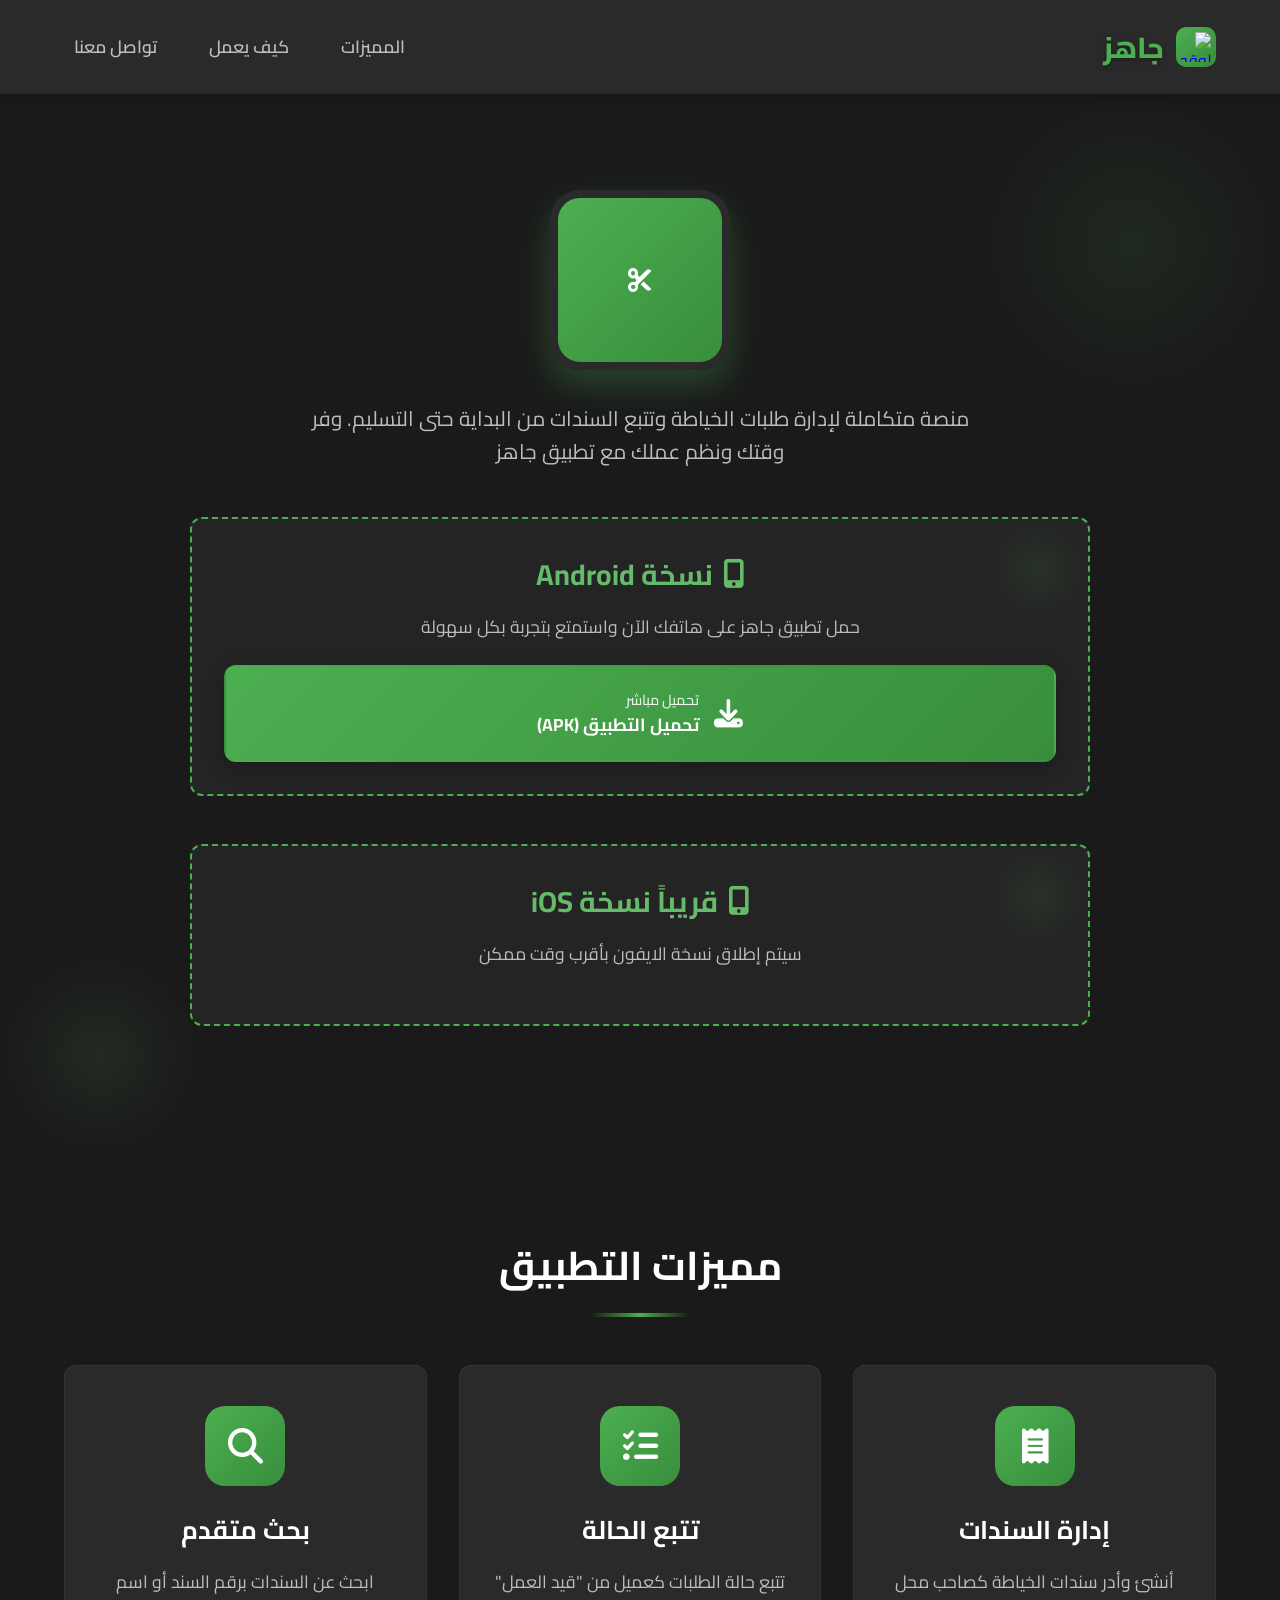
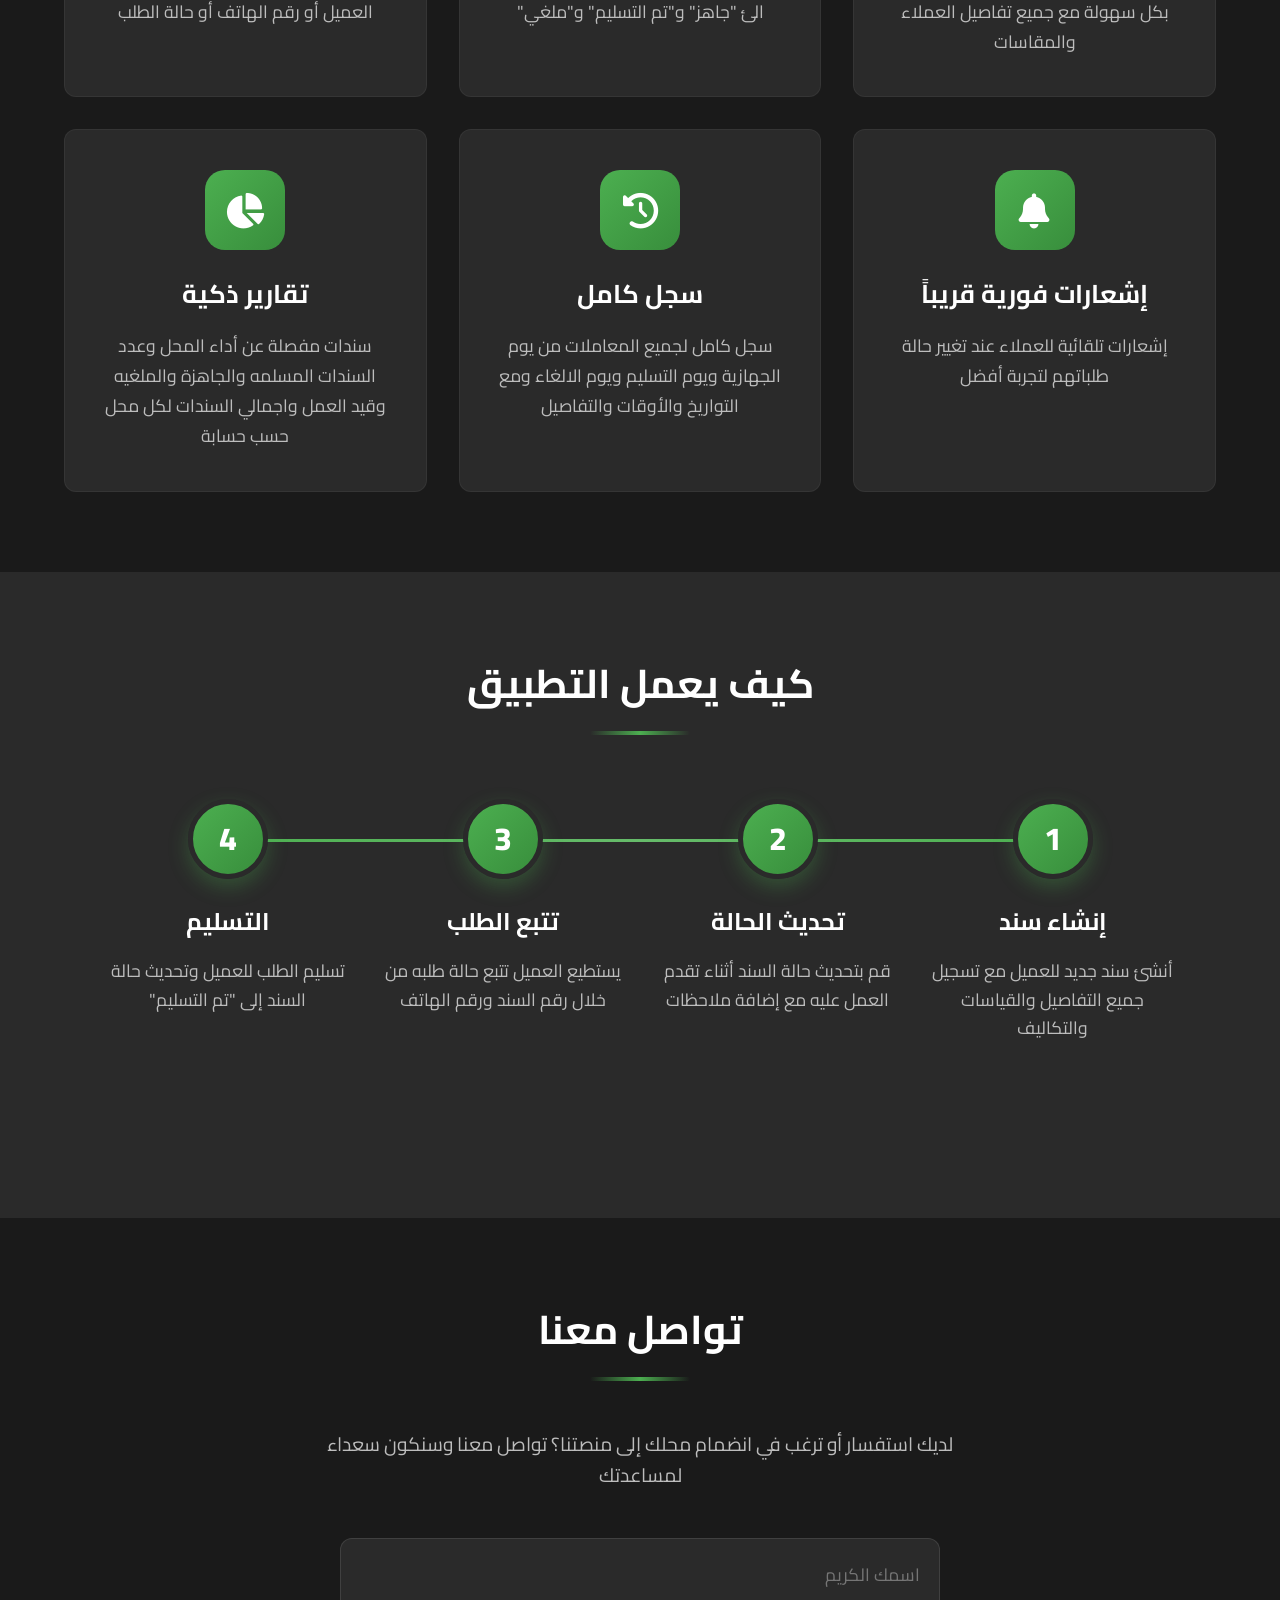
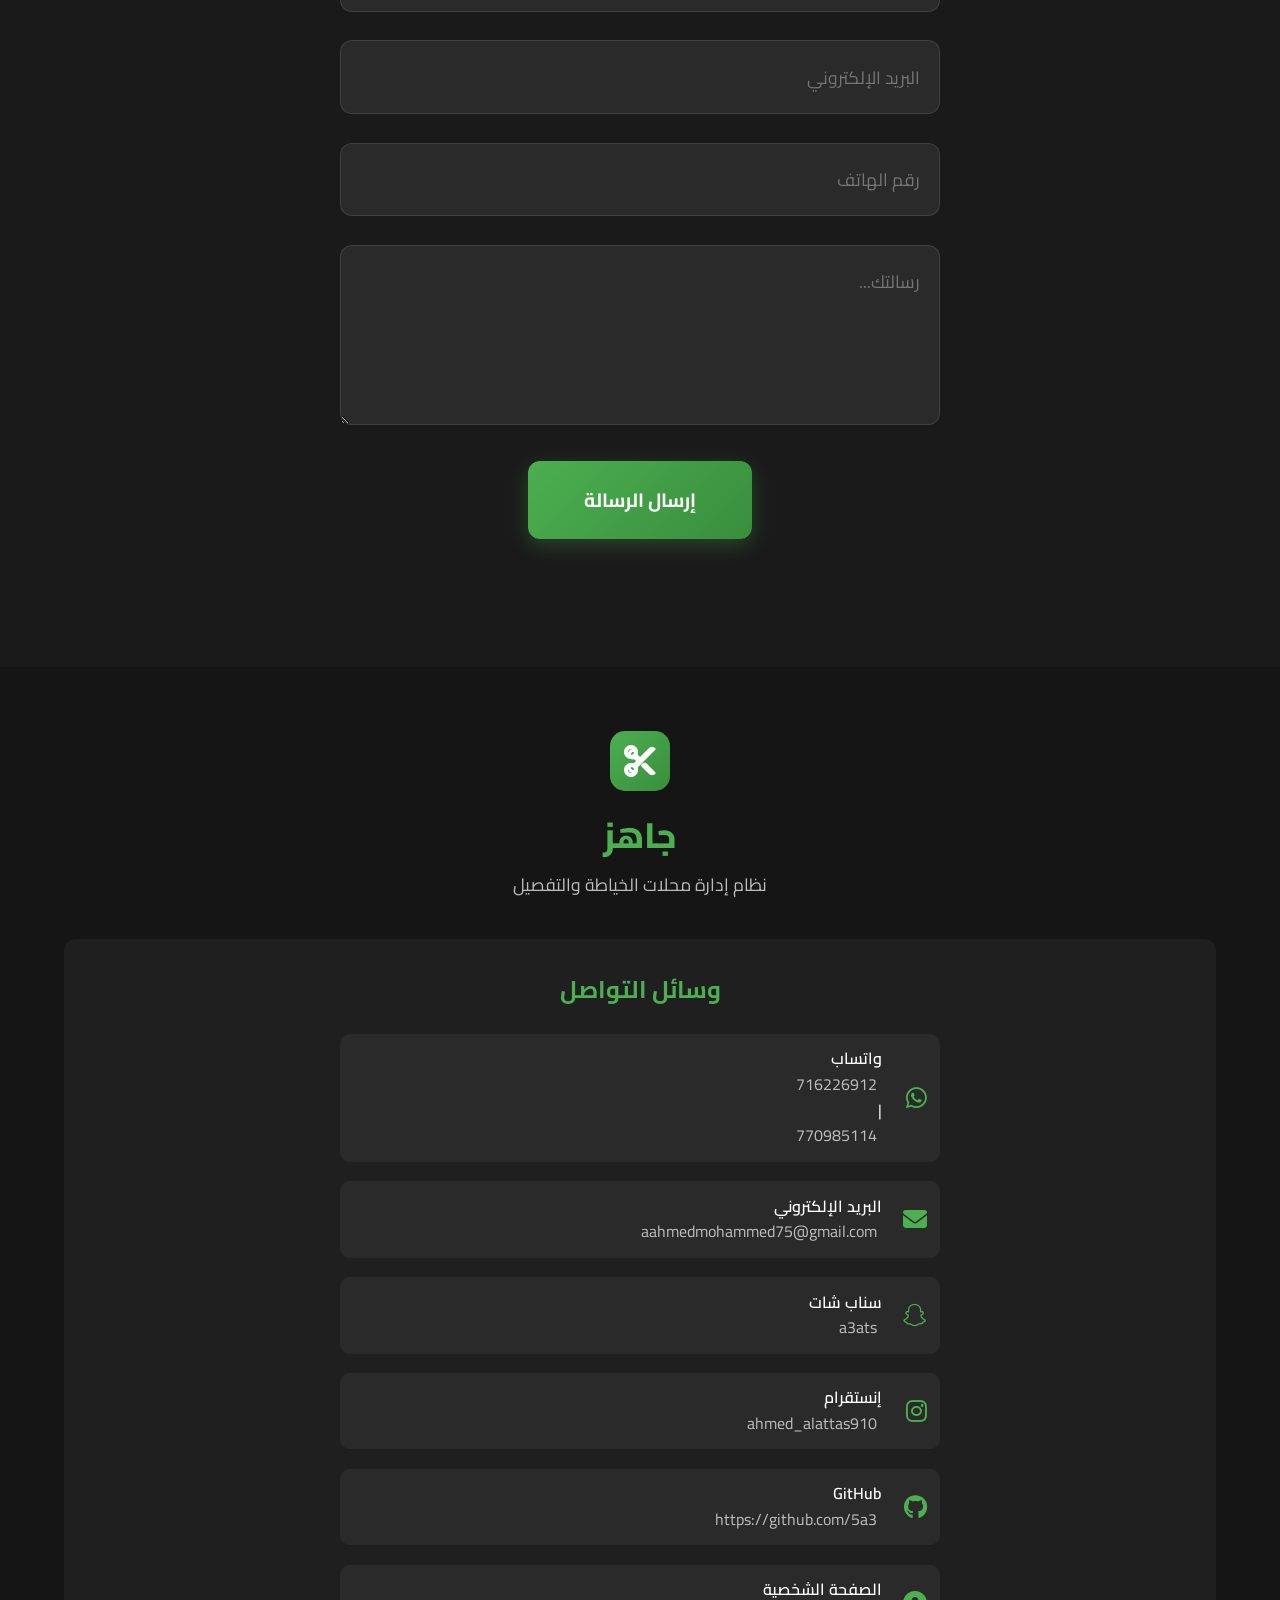
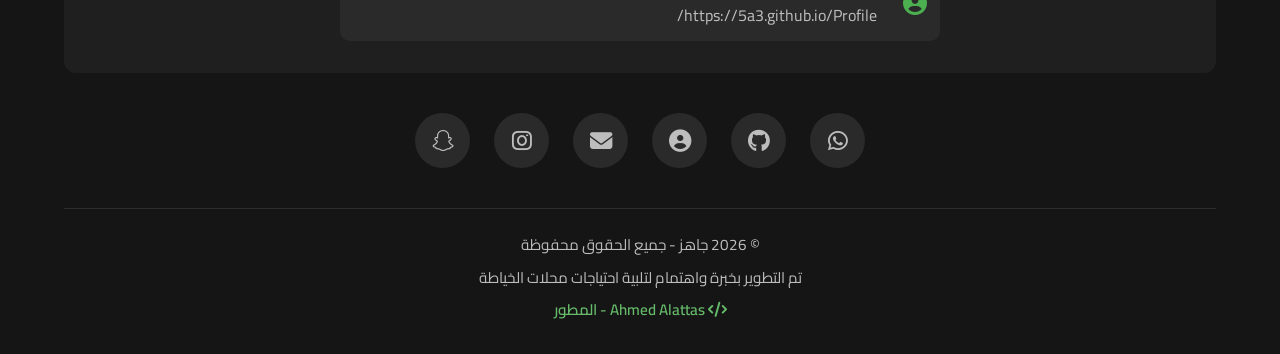
==== commit 180f3bed: "Uplode App Jahez for Customers" ====
--- a/index.html
+++ b/index.html
@@ -140,7 +140,7 @@
               <div class="android-download-section">
                 <h3><i class="fas fa-mobile-alt"></i> نسخة Android</h3>
                 <p>حمل تطبيق جاهز على هاتفك الآن واستمتع بتجربة بكل سهولة</p>
-                <a href="https://drive.google.com/uc?export=download&id=YOUR_FILE_ID" class="download-btn android-app-btn" download>
+                <a href="https://www.mediafire.com/folder/avro87v7jyh6z/تطبيق_جاهز-_للعملاء" class="download-btn android-app-btn" download>
                     <i class="fas fa-download"></i>
                     <div class="btn-text">
                         <small>تحميل مباشر</small>
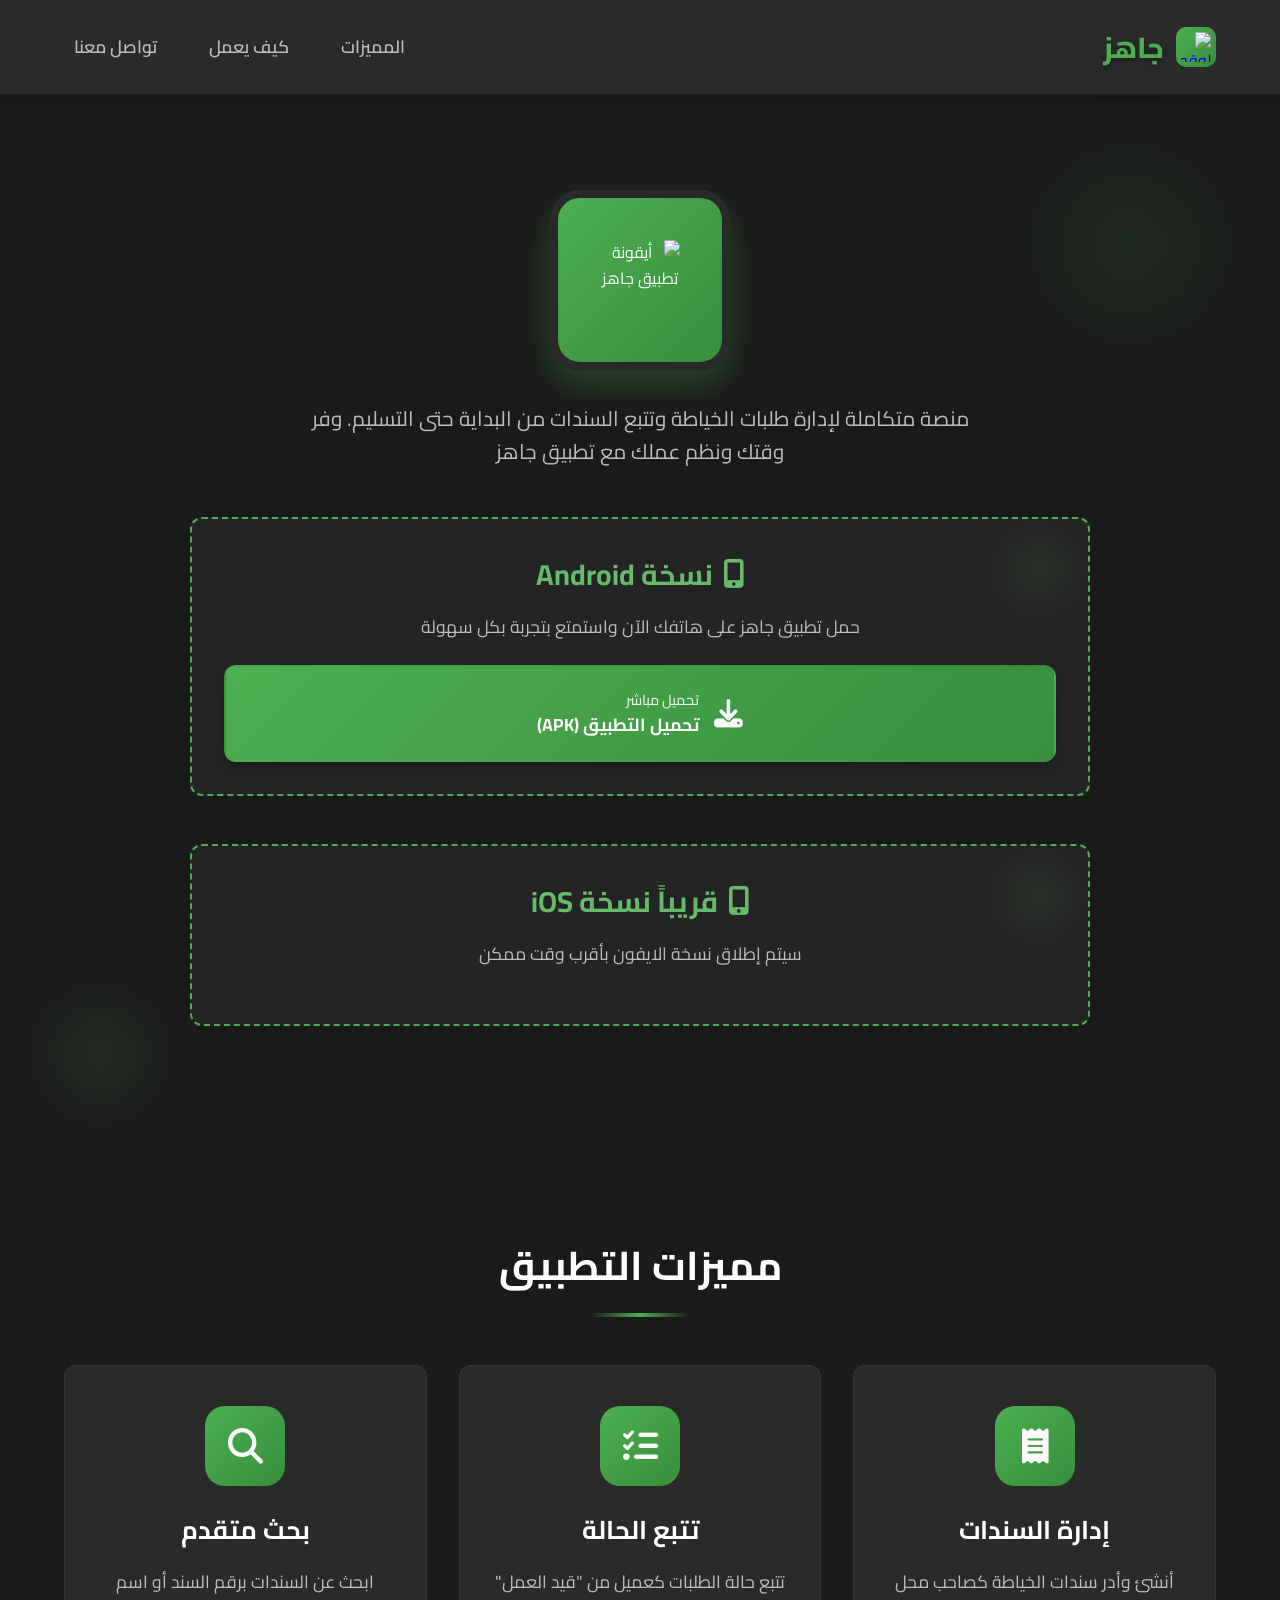
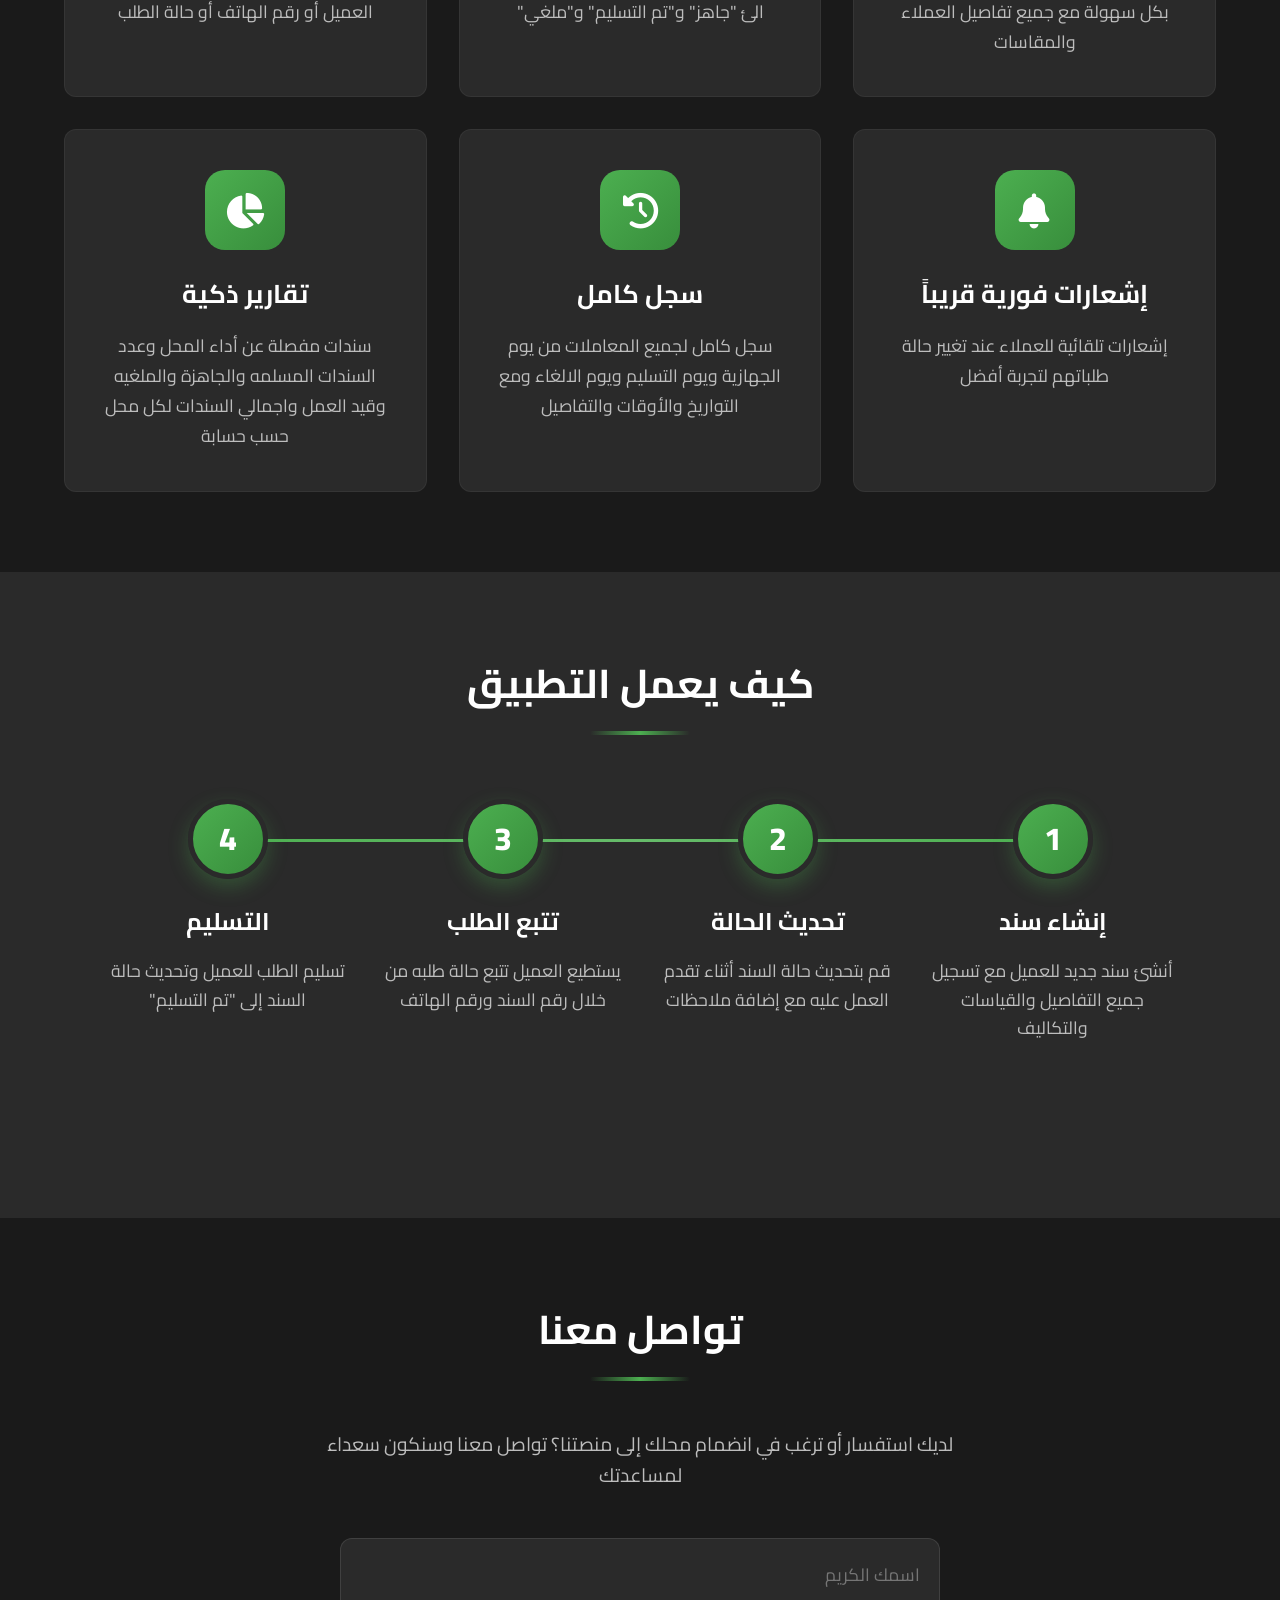
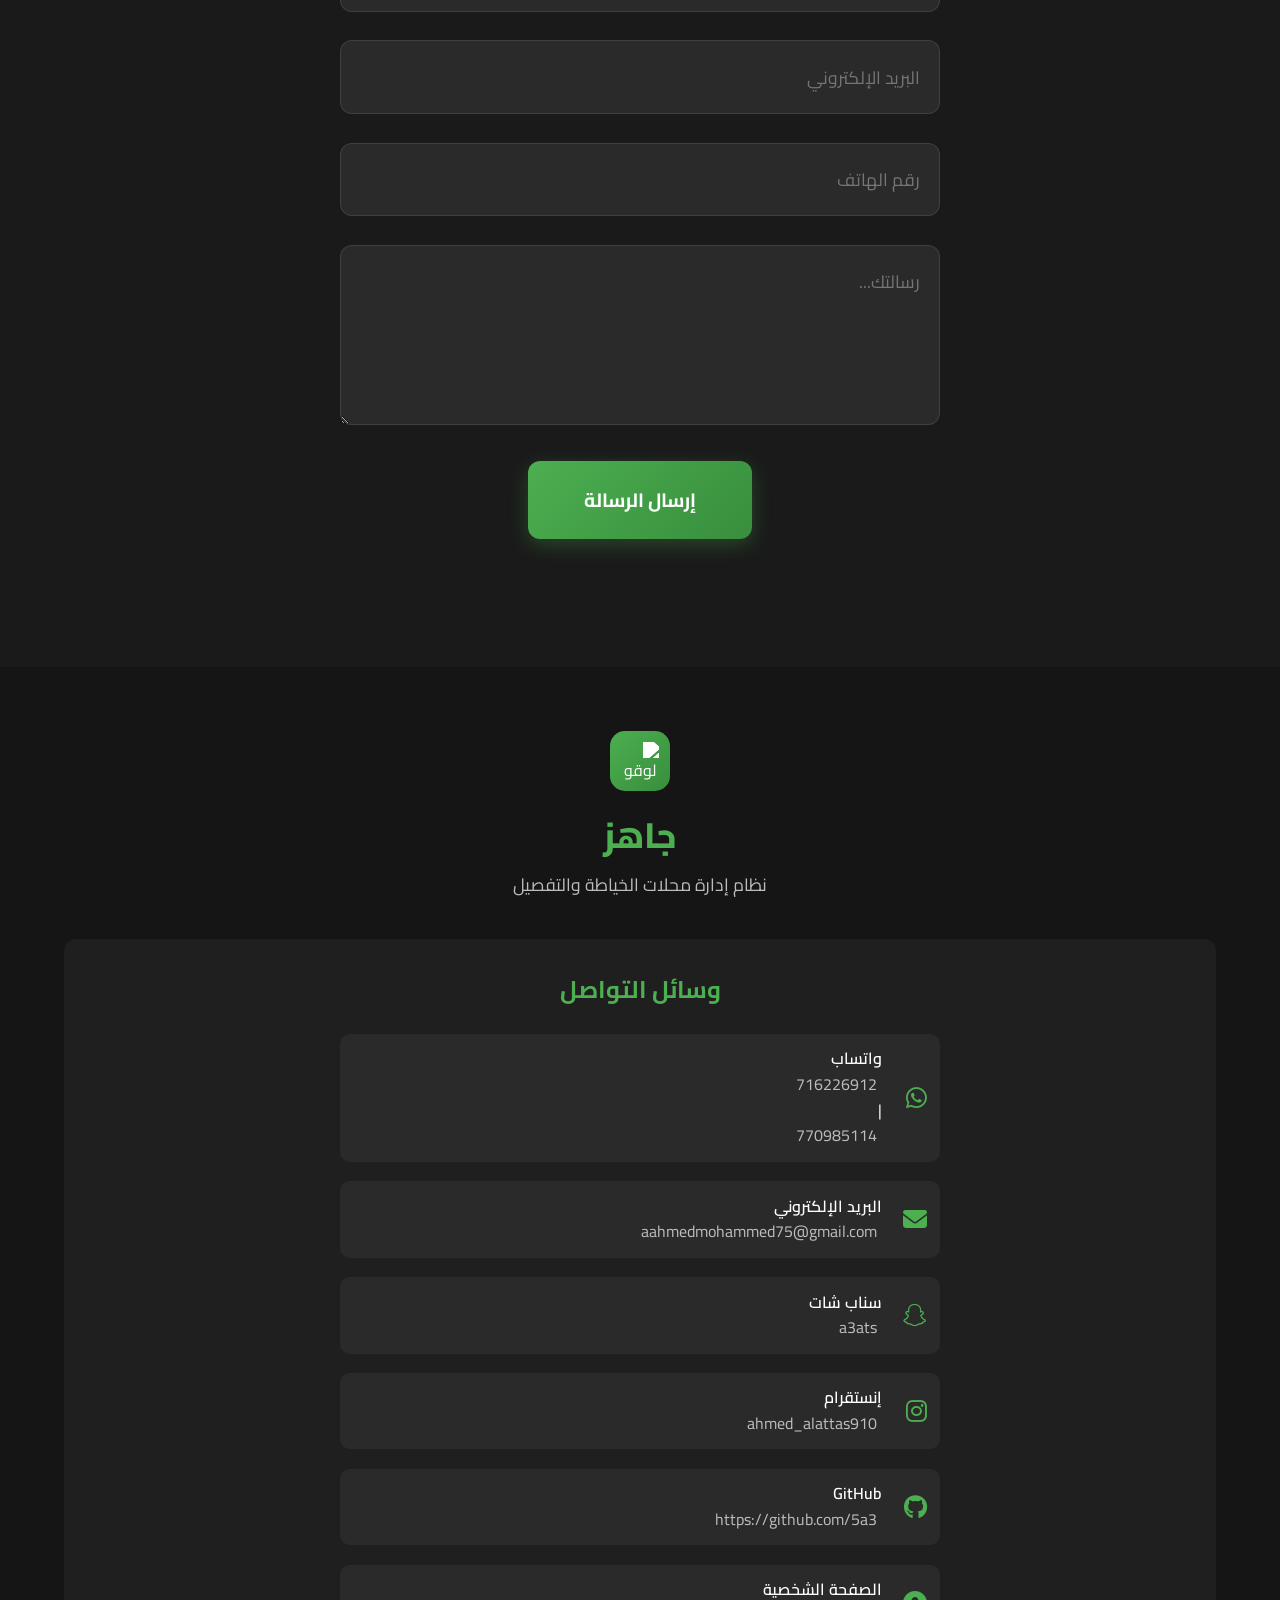
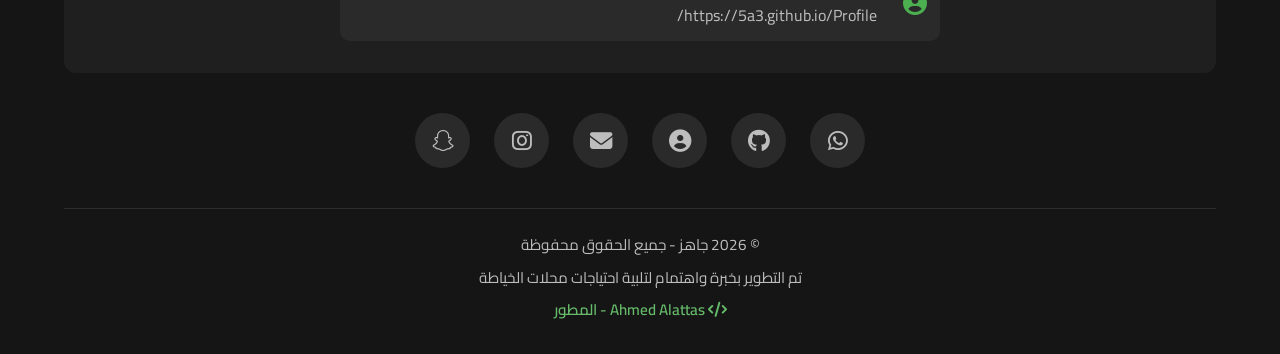
==== commit b0158755: "Update index.html" ====
--- a/index.html
+++ b/index.html
@@ -140,7 +140,7 @@
               <div class="android-download-section">
                 <h3><i class="fas fa-mobile-alt"></i> نسخة Android</h3>
                 <p>حمل تطبيق جاهز على هاتفك الآن واستمتع بتجربة بكل سهولة</p>
-                <a href="https://www.mediafire.com/folder/avro87v7jyh6z/تطبيق_جاهز-_للعملاء" class="download-btn android-app-btn" download>
+                <a href="https://www.mediafire.com/file/memoftyyr3pbotq/%25D8%25AC%25D8%25A7%25D9%2587%25D8%25B2-%25D8%25B9%25D9%2585%25D9%2584%25D8%25A7%25D8%25A1.apk/file" class="download-btn android-app-btn" download>
                     <i class="fas fa-download"></i>
                     <div class="btn-text">
                         <small>تحميل مباشر</small>
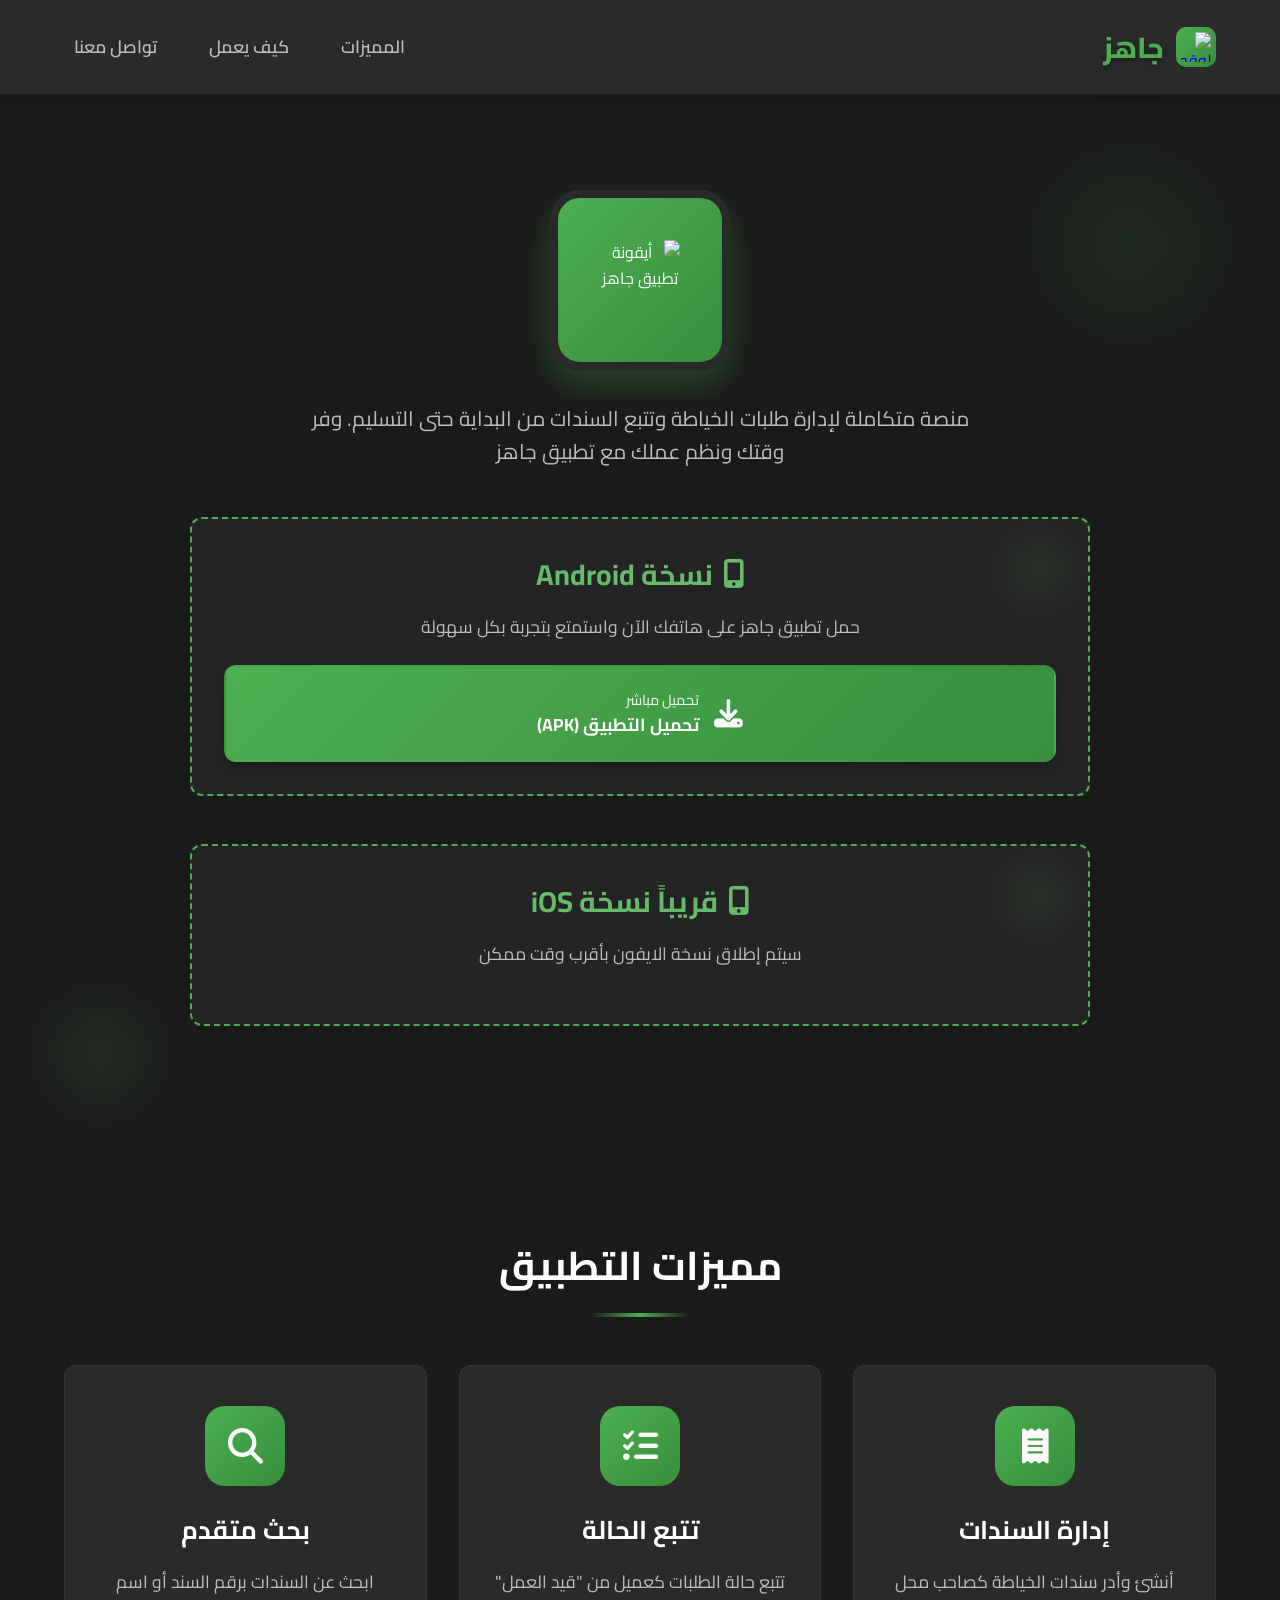
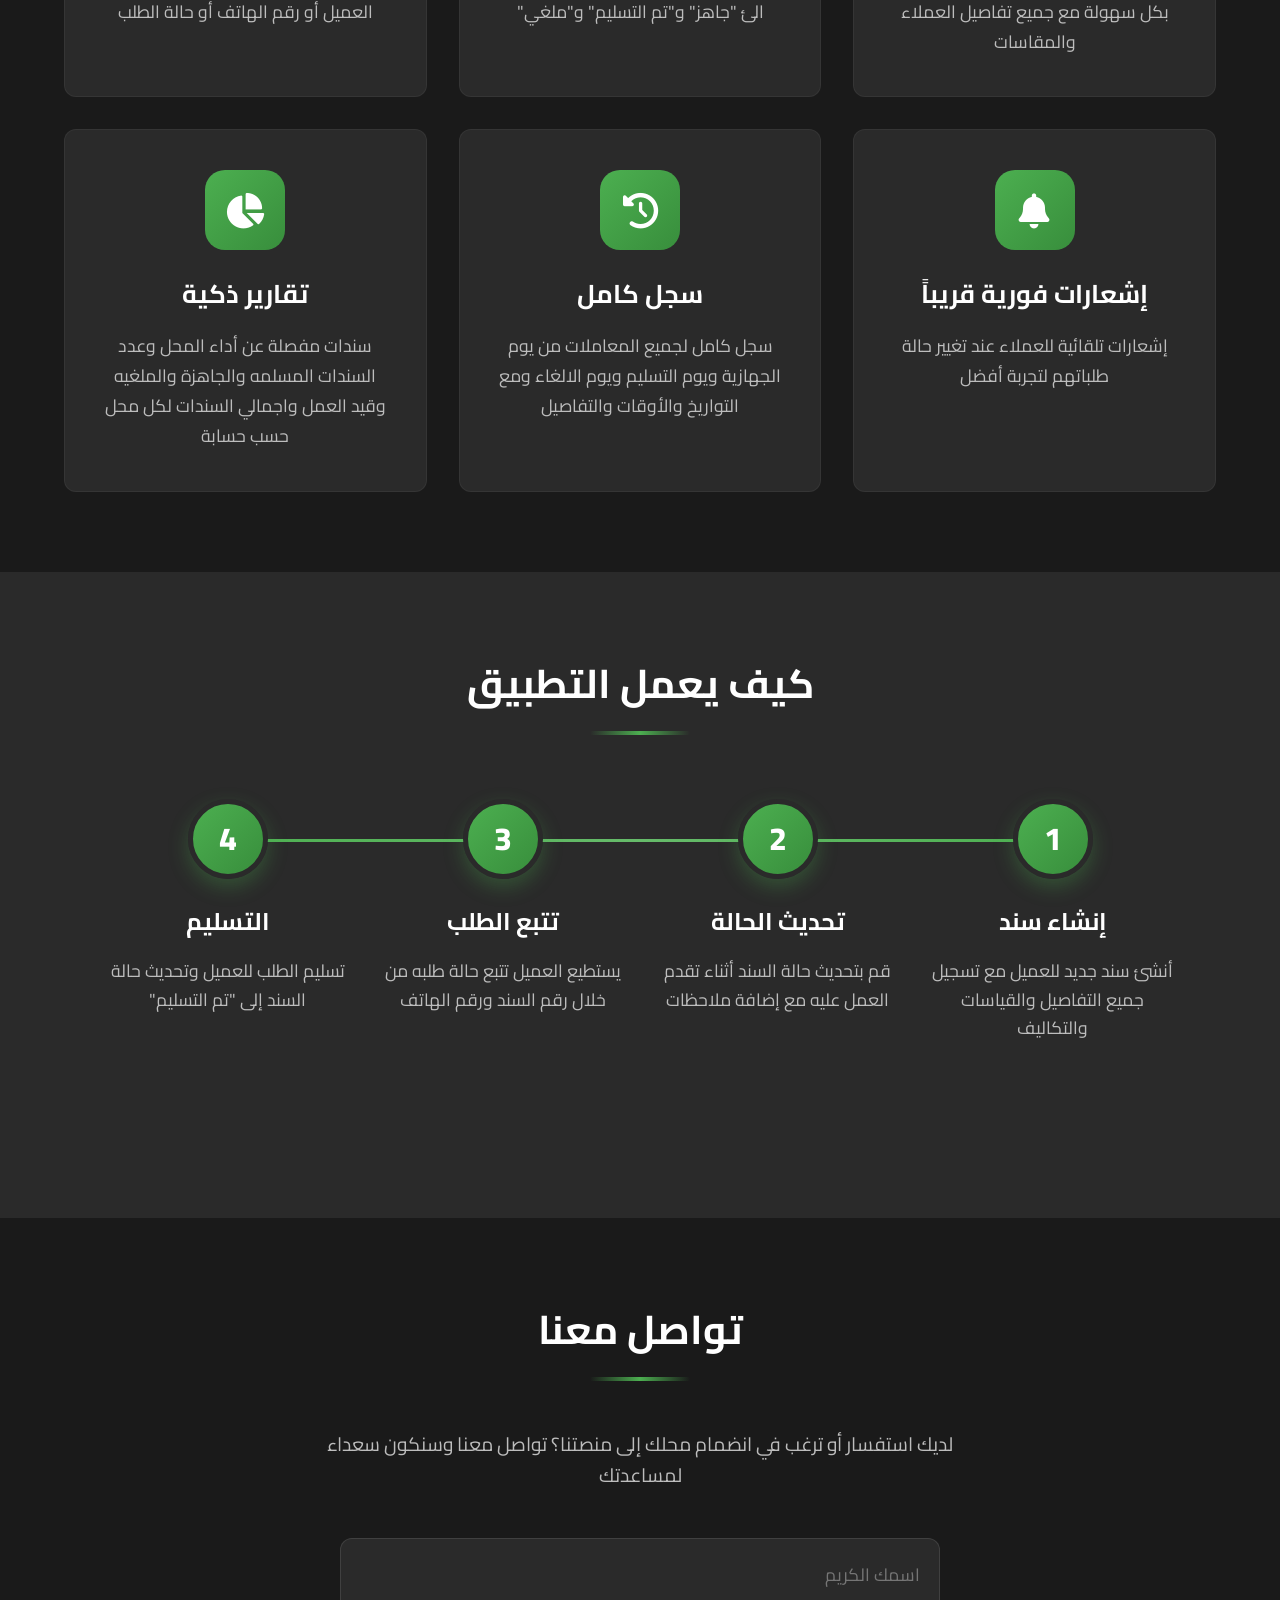
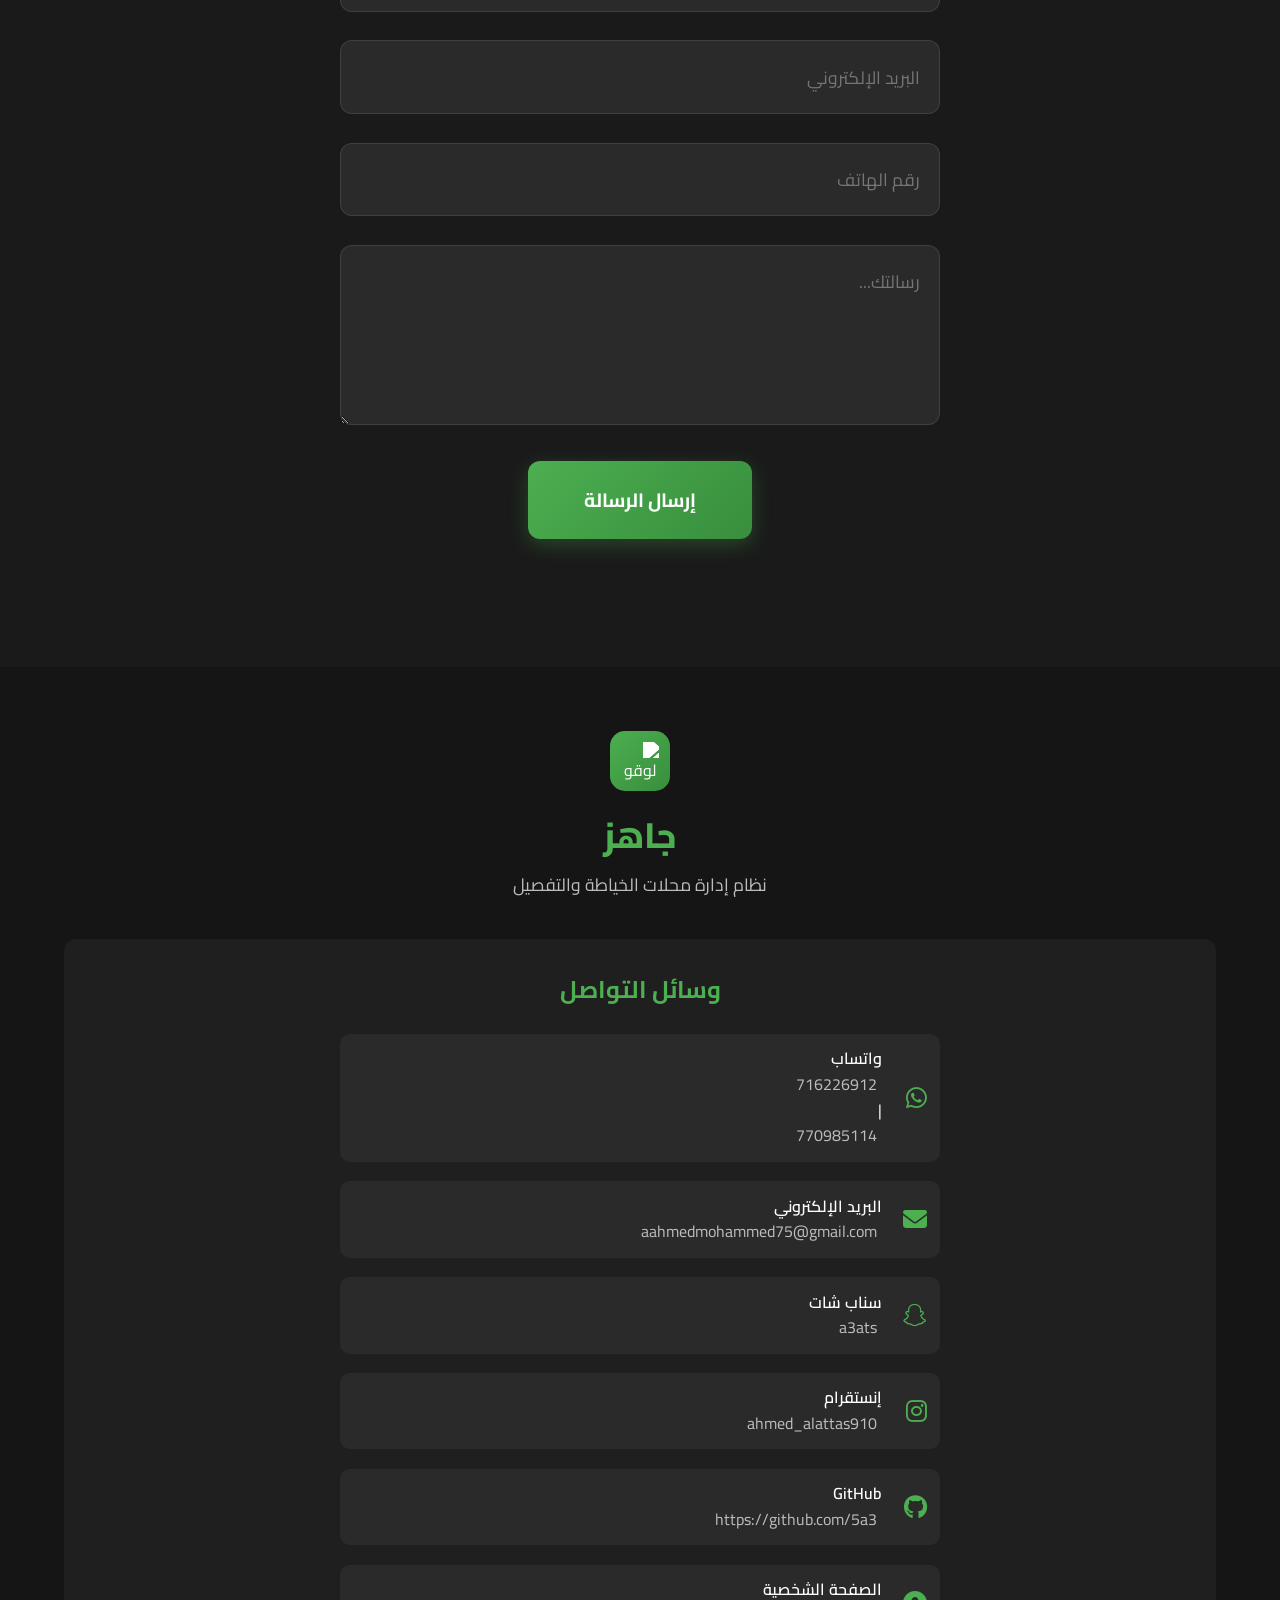
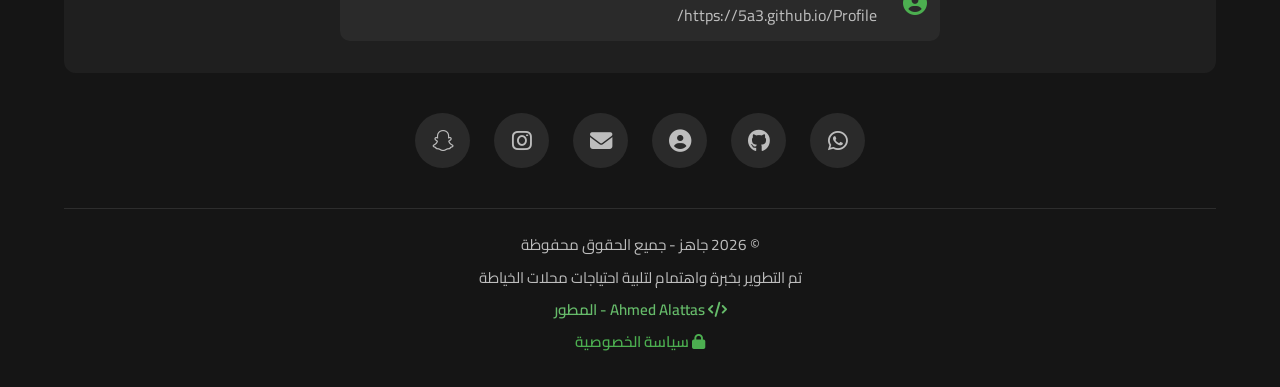
==== commit 5de77b09: "last update for websit before deploy in google play" ====
--- a/index.html
+++ b/index.html
@@ -140,7 +140,7 @@
               <div class="android-download-section">
                 <h3><i class="fas fa-mobile-alt"></i> نسخة Android</h3>
                 <p>حمل تطبيق جاهز على هاتفك الآن واستمتع بتجربة بكل سهولة</p>
-                <a href="https://www.mediafire.com/file/memoftyyr3pbotq/%25D8%25AC%25D8%25A7%25D9%2587%25D8%25B2-%25D8%25B9%25D9%2585%25D9%2584%25D8%25A7%25D8%25A1.apk/file" class="download-btn android-app-btn" download>
+                <a href="https://drive.google.com/uc?export=download&id=YOUR_FILE_ID" class="download-btn android-app-btn" download>
                     <i class="fas fa-download"></i>
                     <div class="btn-text">
                         <small>تحميل مباشر</small>
@@ -383,7 +383,14 @@
                         <i class="fas fa-code"></i> Ahmed Alattas - المطور
                     </a>
                 </p>
-            </div>
+                <p style="margin-top: 0.5rem;">
+                    <a href="privacy-policy.html" style="color: #4CAF50; text-decoration: none;">
+                        <i class="fas fa-lock"></i> سياسة الخصوصية
+                    </a>
+                </p>
+            </div>
+            </div>
+            
         </div>
     </footer>
 
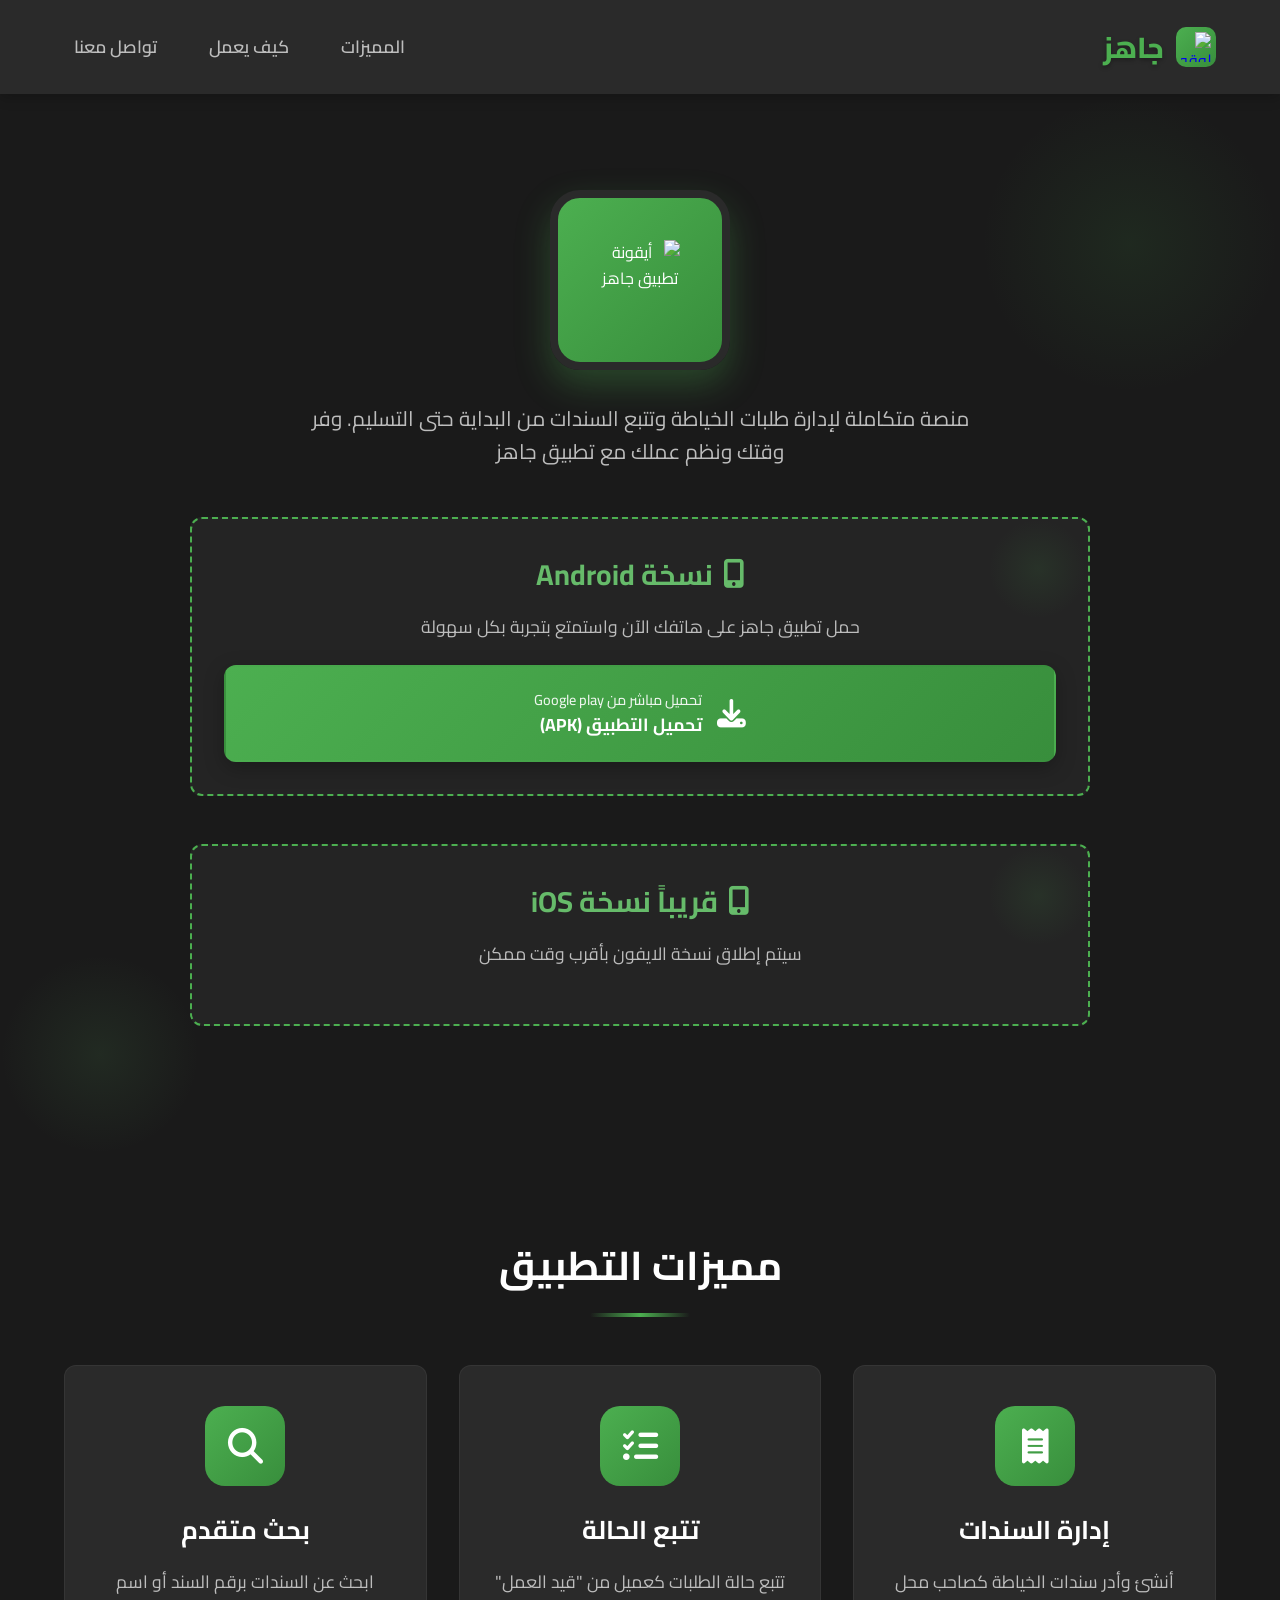
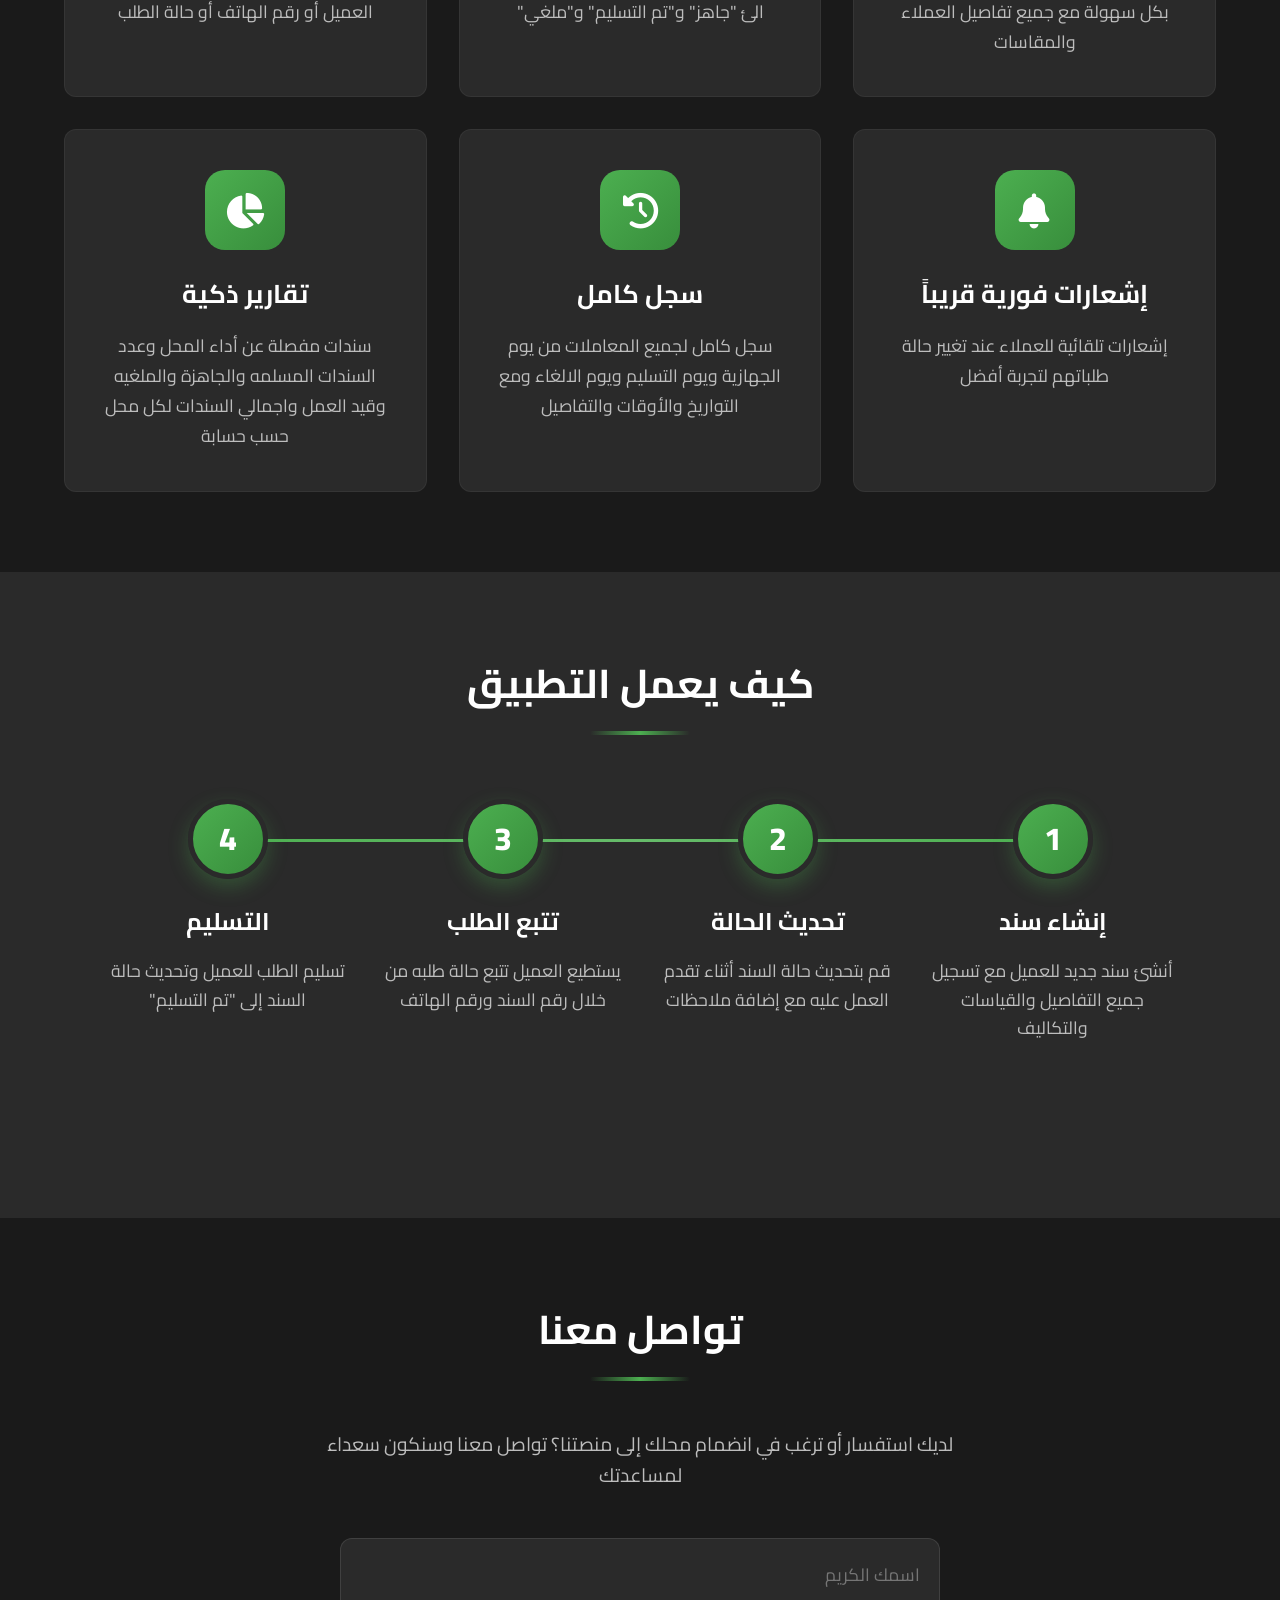
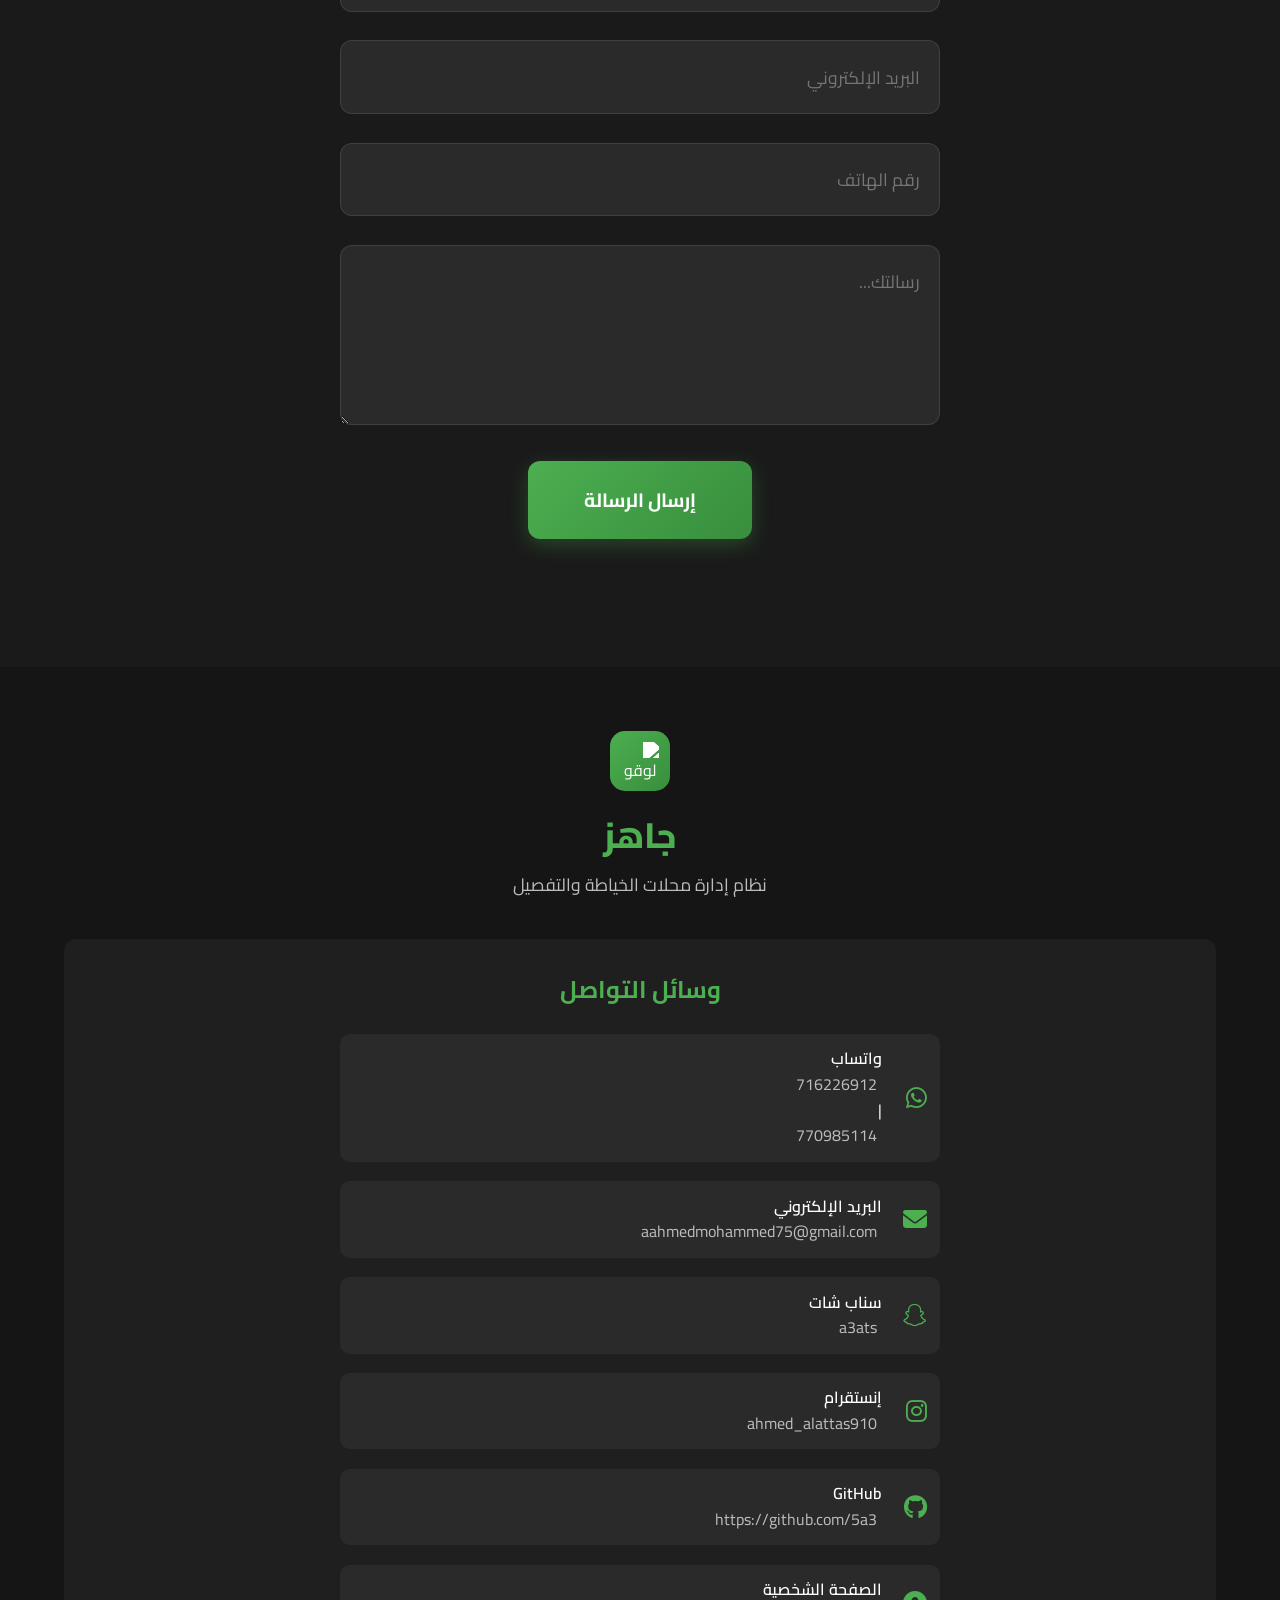
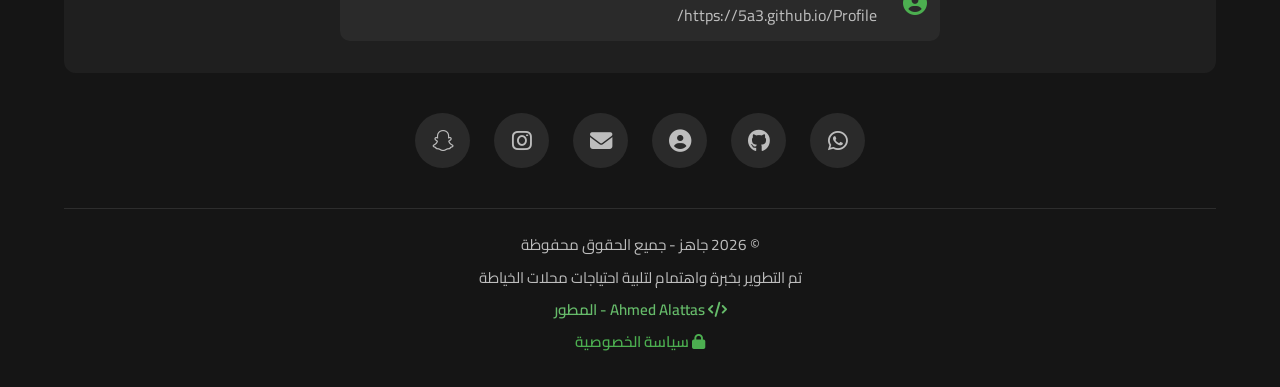
==== commit 0d798c7f: "add link google play in download button in index.html" ====
--- a/index.html
+++ b/index.html
@@ -140,10 +140,10 @@
               <div class="android-download-section">
                 <h3><i class="fas fa-mobile-alt"></i> نسخة Android</h3>
                 <p>حمل تطبيق جاهز على هاتفك الآن واستمتع بتجربة بكل سهولة</p>
-                <a href="https://drive.google.com/uc?export=download&id=YOUR_FILE_ID" class="download-btn android-app-btn" download>
+                <a href="https://play.google.com/store/apps/details?id=com.ahmed_alattas.jahez" class="download-btn android-app-btn" download>
                     <i class="fas fa-download"></i>
                     <div class="btn-text">
-                        <small>تحميل مباشر</small>
+                        <small> تحميل مباشر من Google play</small>
                         <div>تحميل التطبيق (APK)</div>
                     </div>
                 </a>
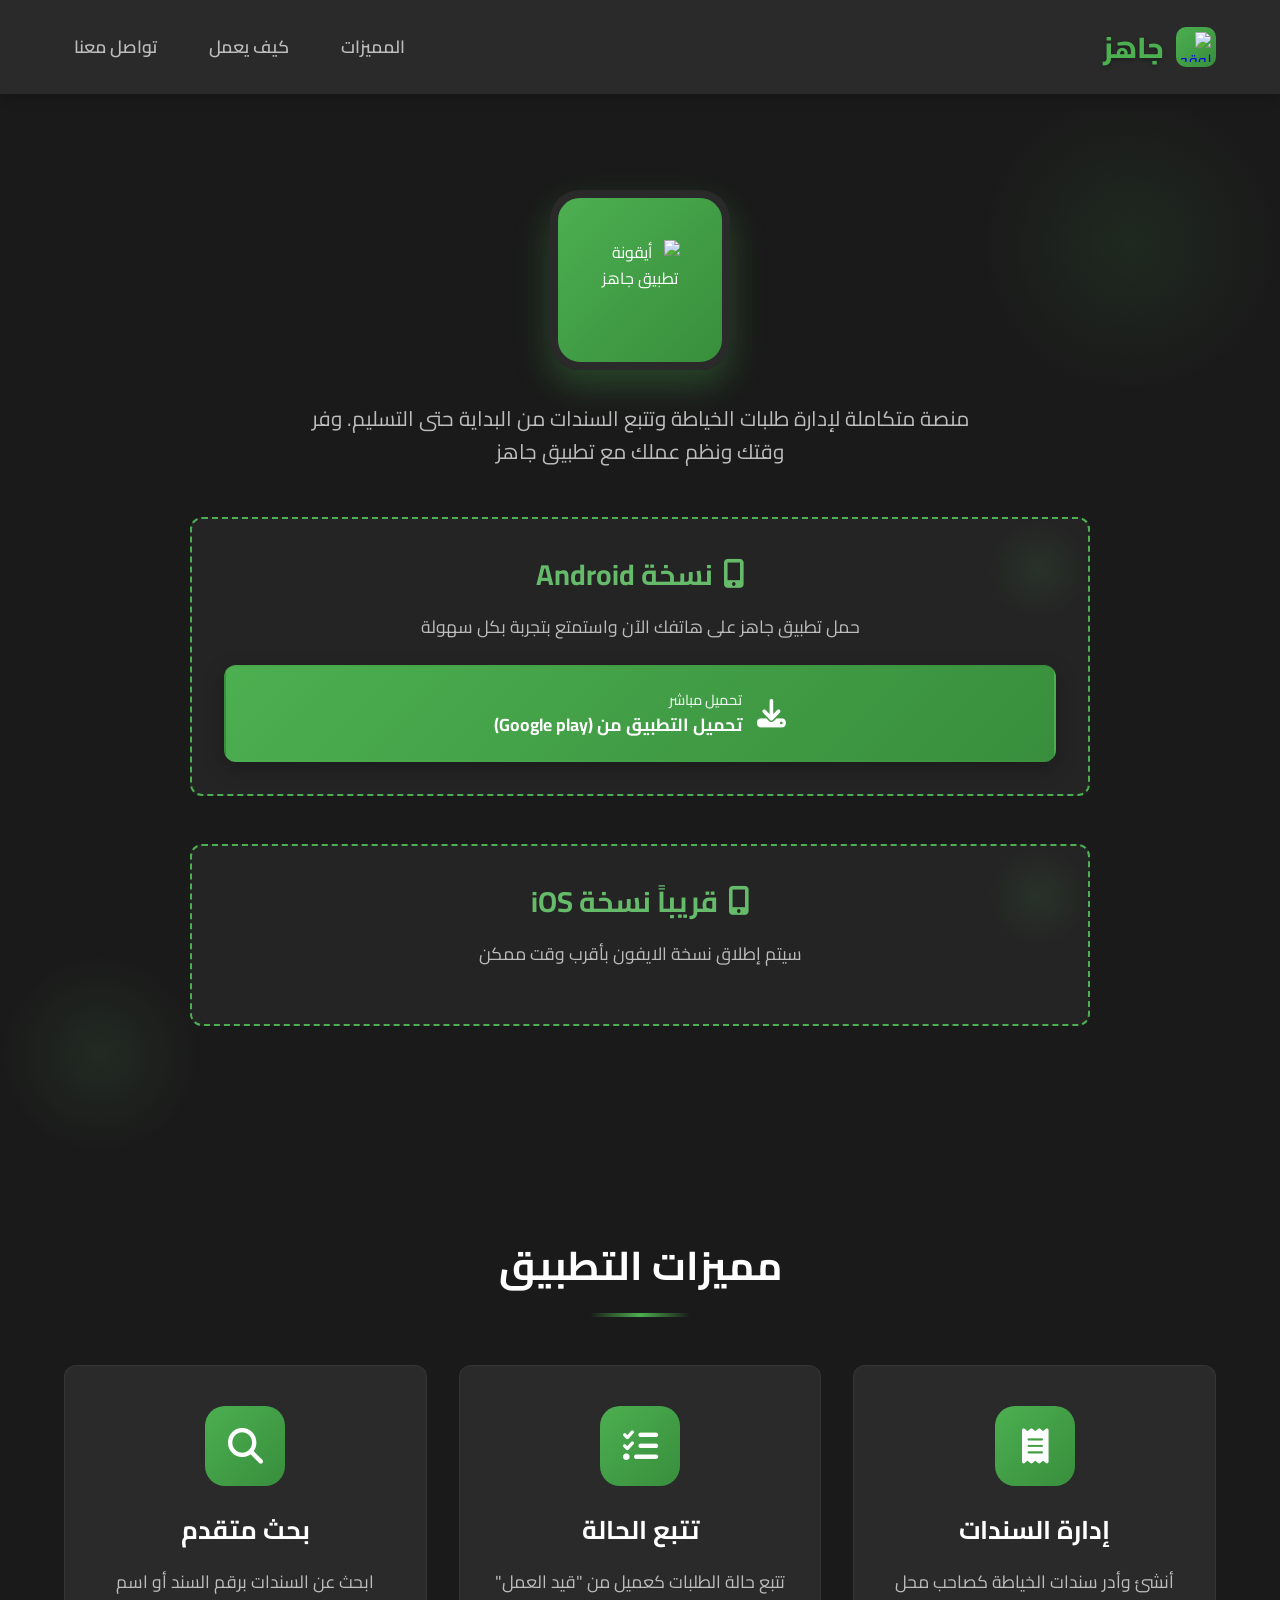
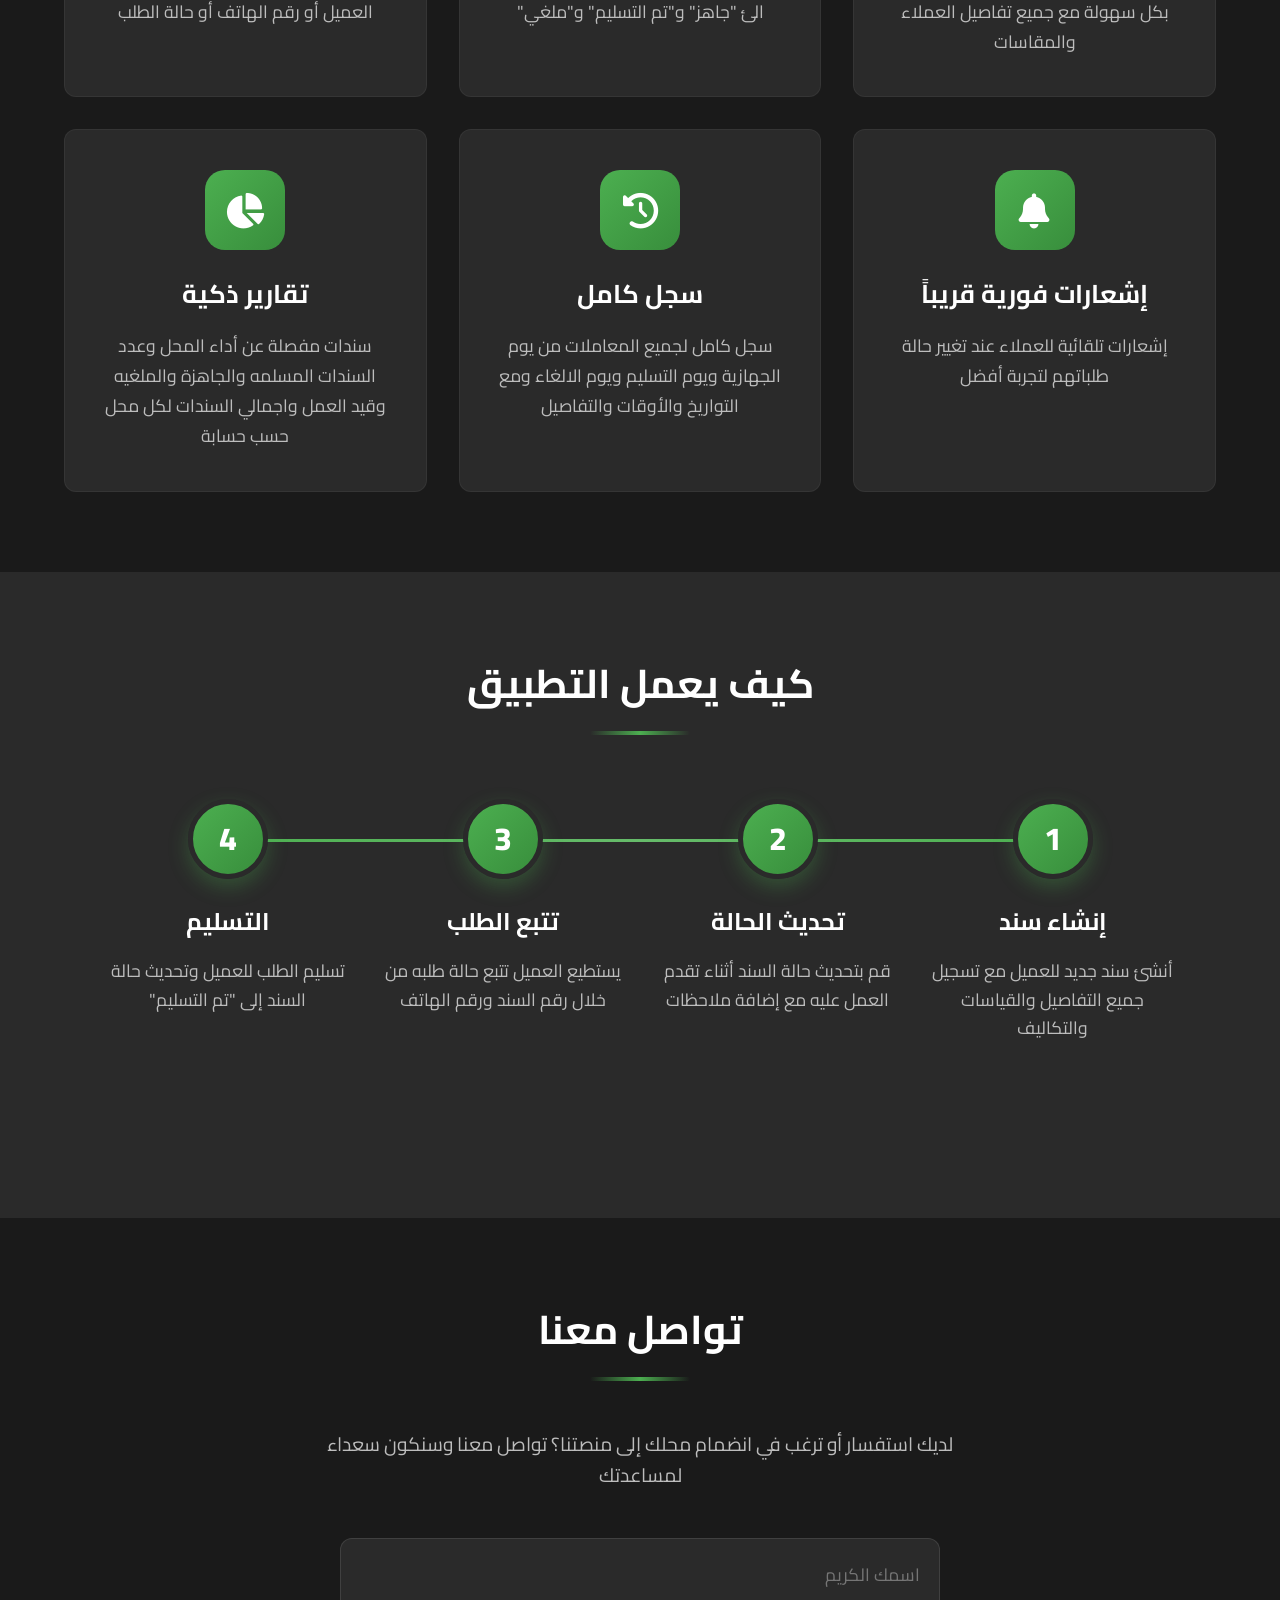
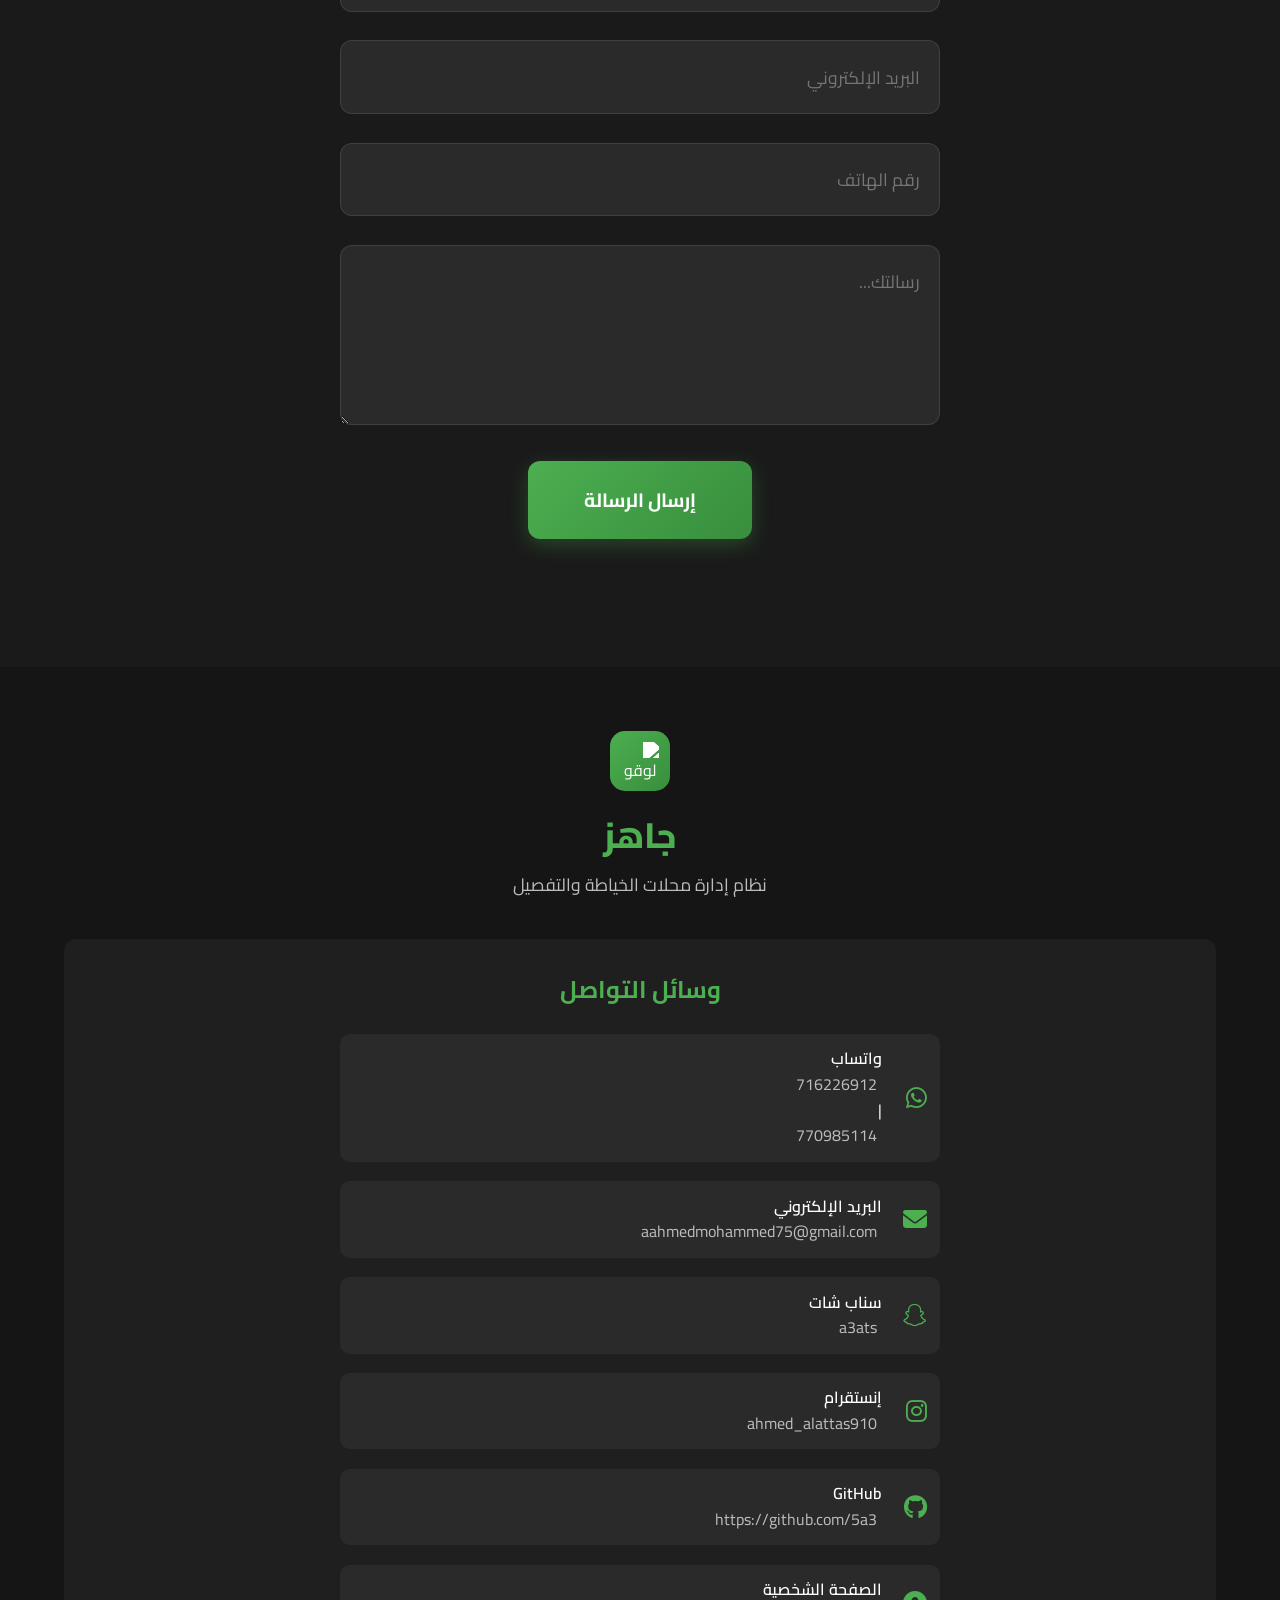
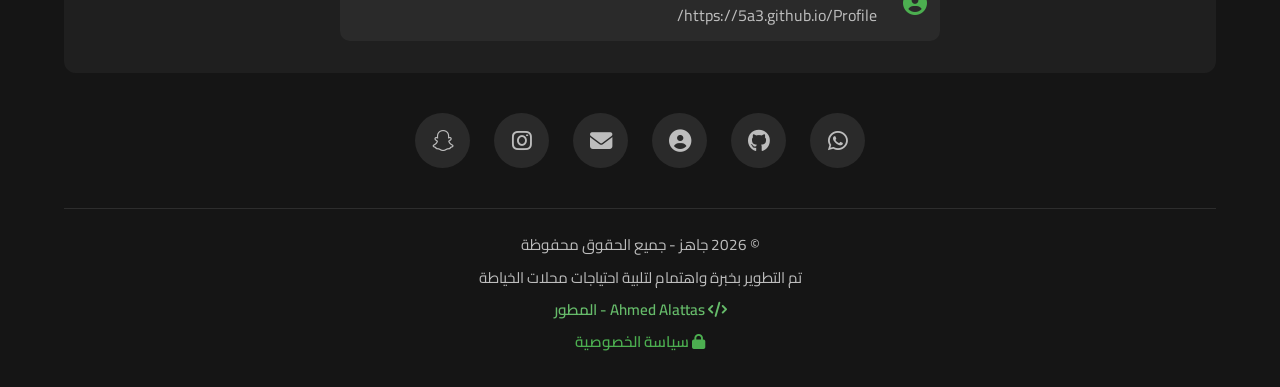
==== commit dc1eab7a: "Update index.html" ====
--- a/index.html
+++ b/index.html
@@ -143,8 +143,8 @@
                 <a href="https://play.google.com/store/apps/details?id=com.ahmed_alattas.jahez" class="download-btn android-app-btn" download>
                     <i class="fas fa-download"></i>
                     <div class="btn-text">
-                        <small> تحميل مباشر من Google play</small>
-                        <div>تحميل التطبيق (APK)</div>
+                        <small> تحميل مباشر   </small>
+                        <div>تحميل التطبيق من (Google play)</div>
                     </div>
                 </a>
                 <!-- <p class="download-note"><i class="fas fa-info-circle"></i> حجم التطبيق: ~15 ميجابايت | متوافق مع Android 6.0+</p> -->
